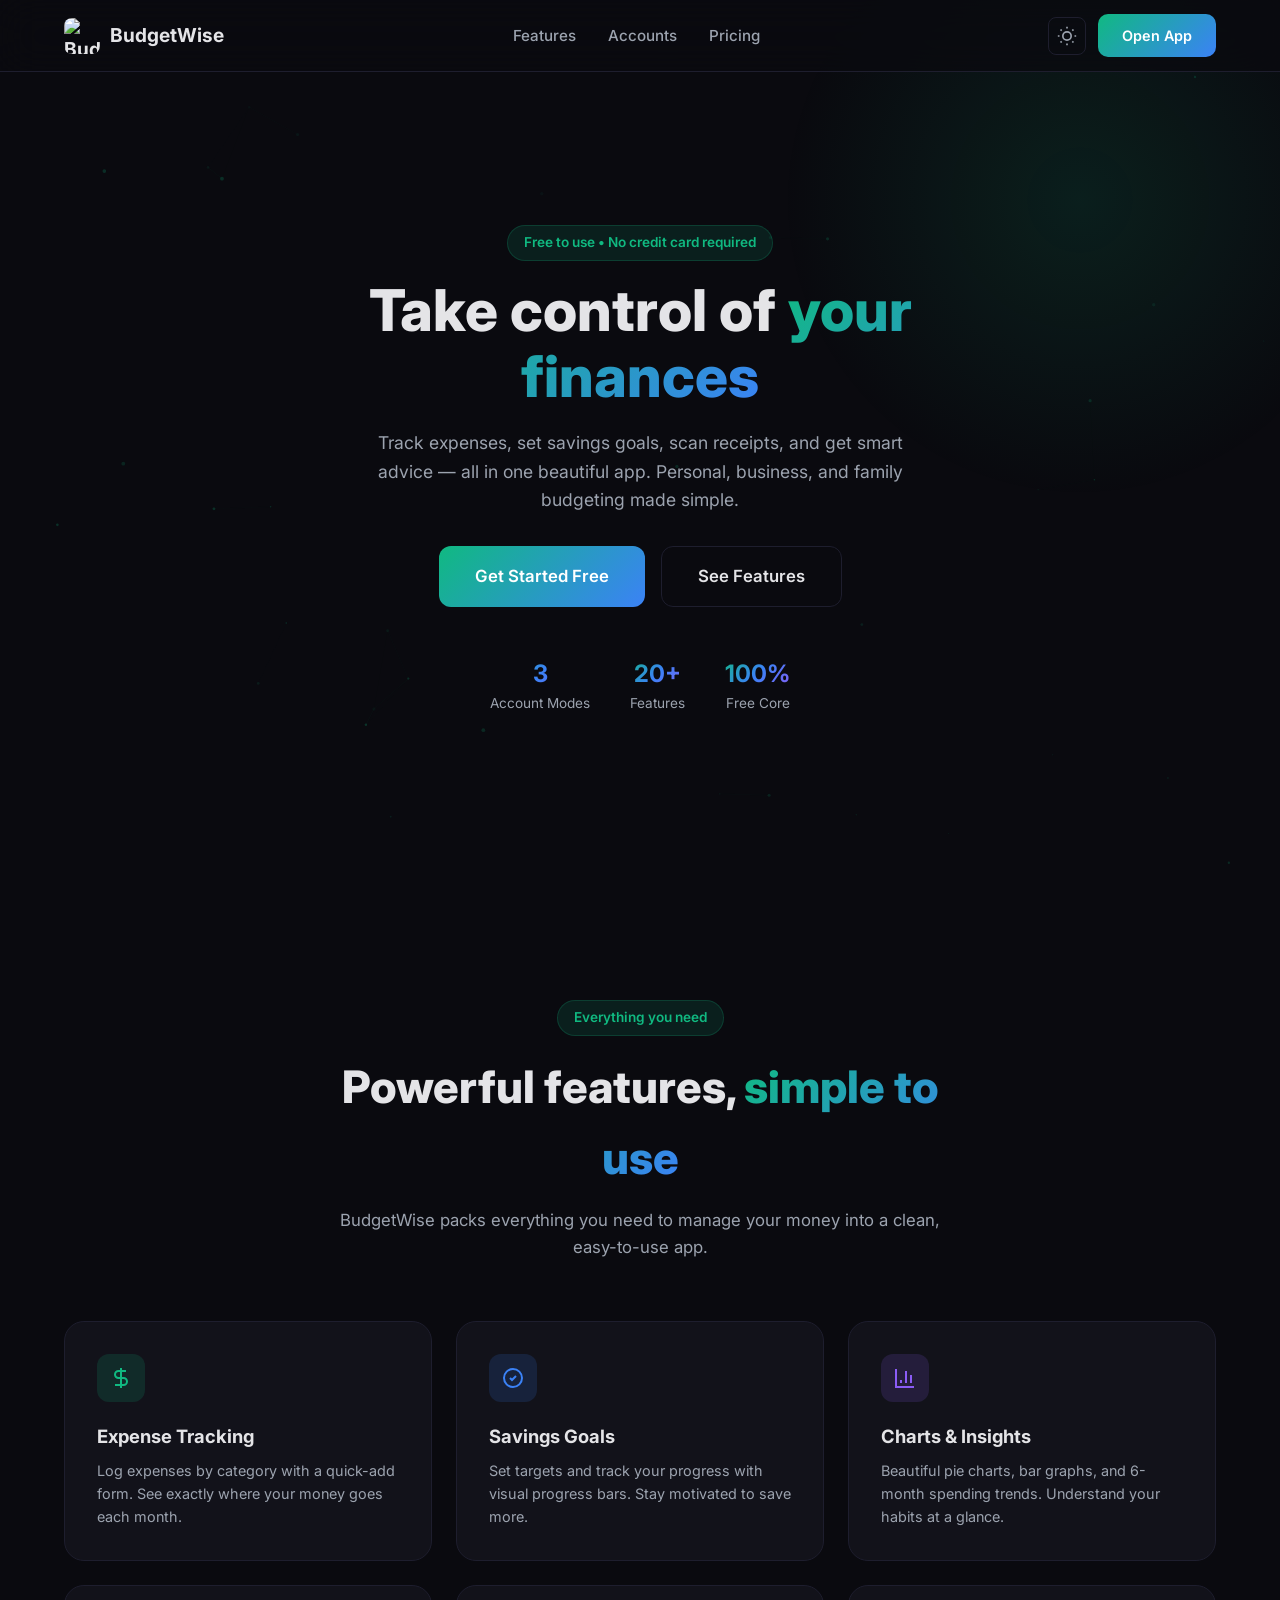
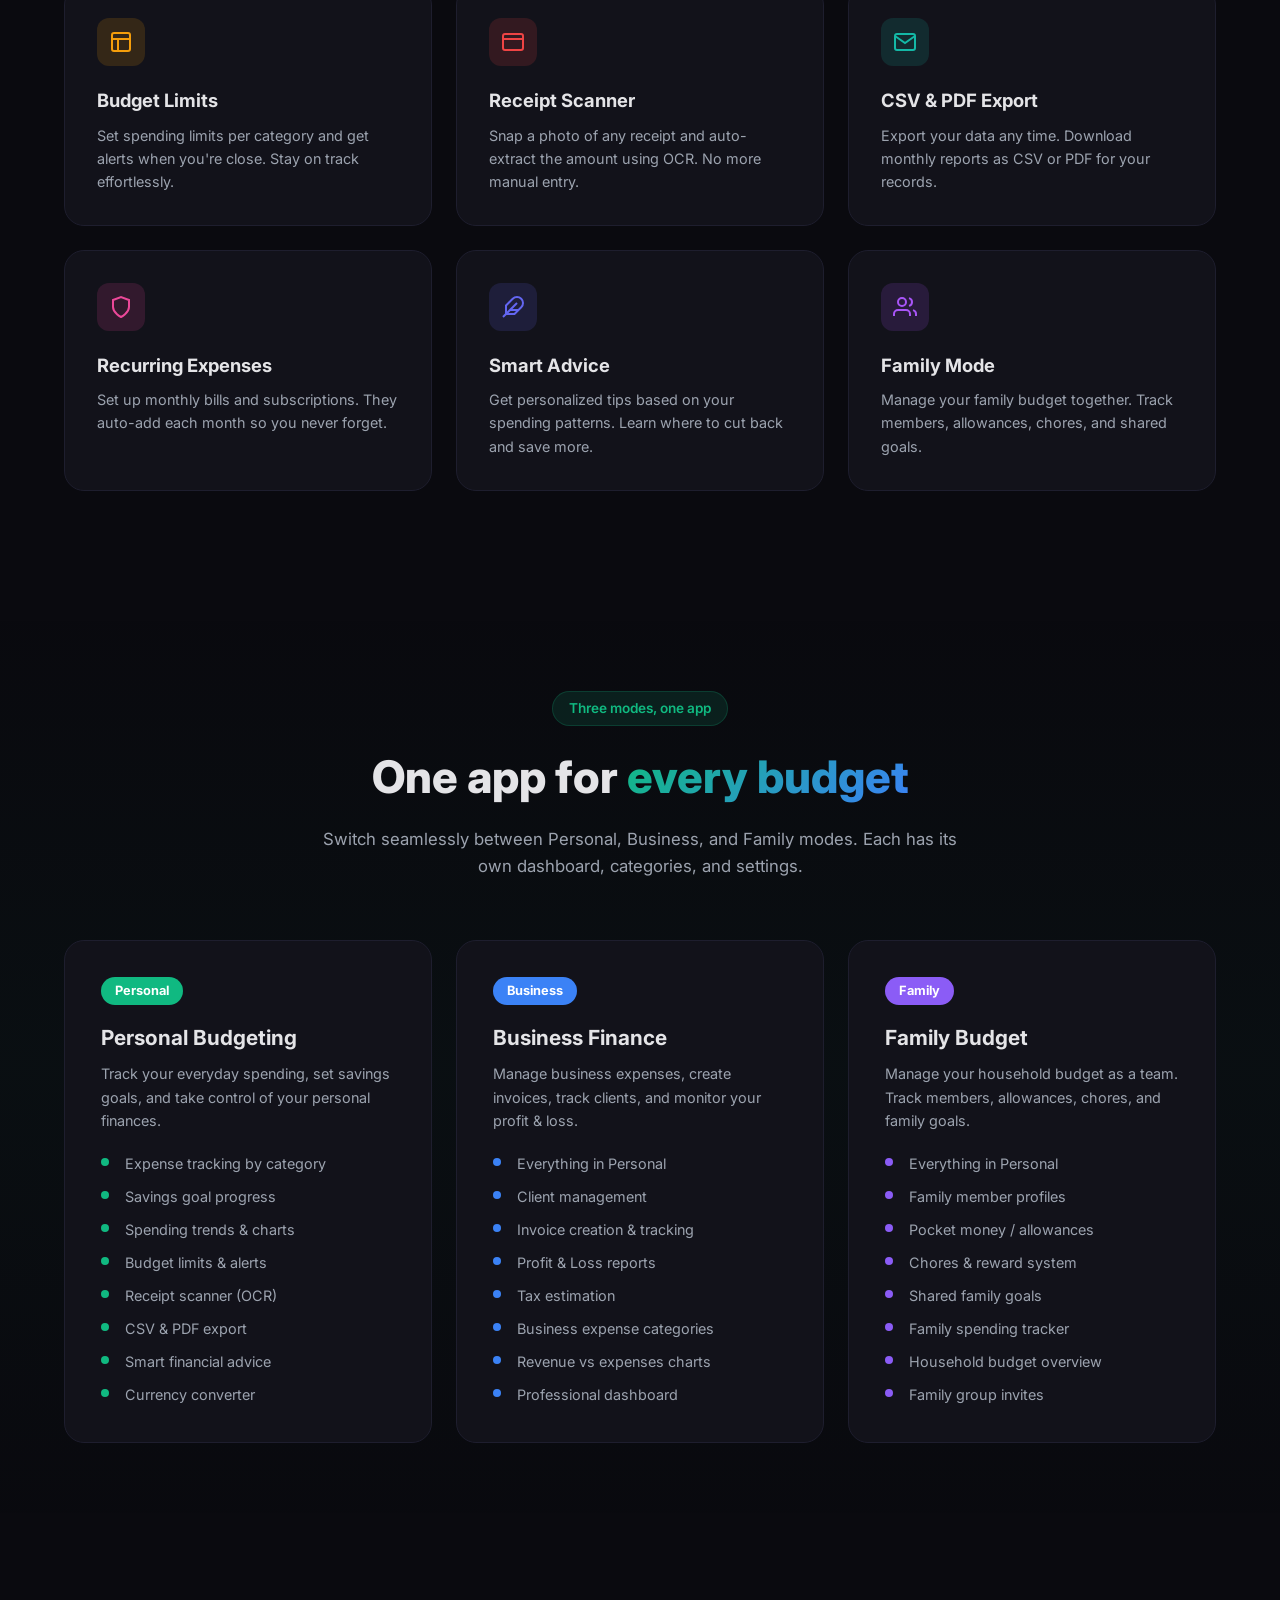
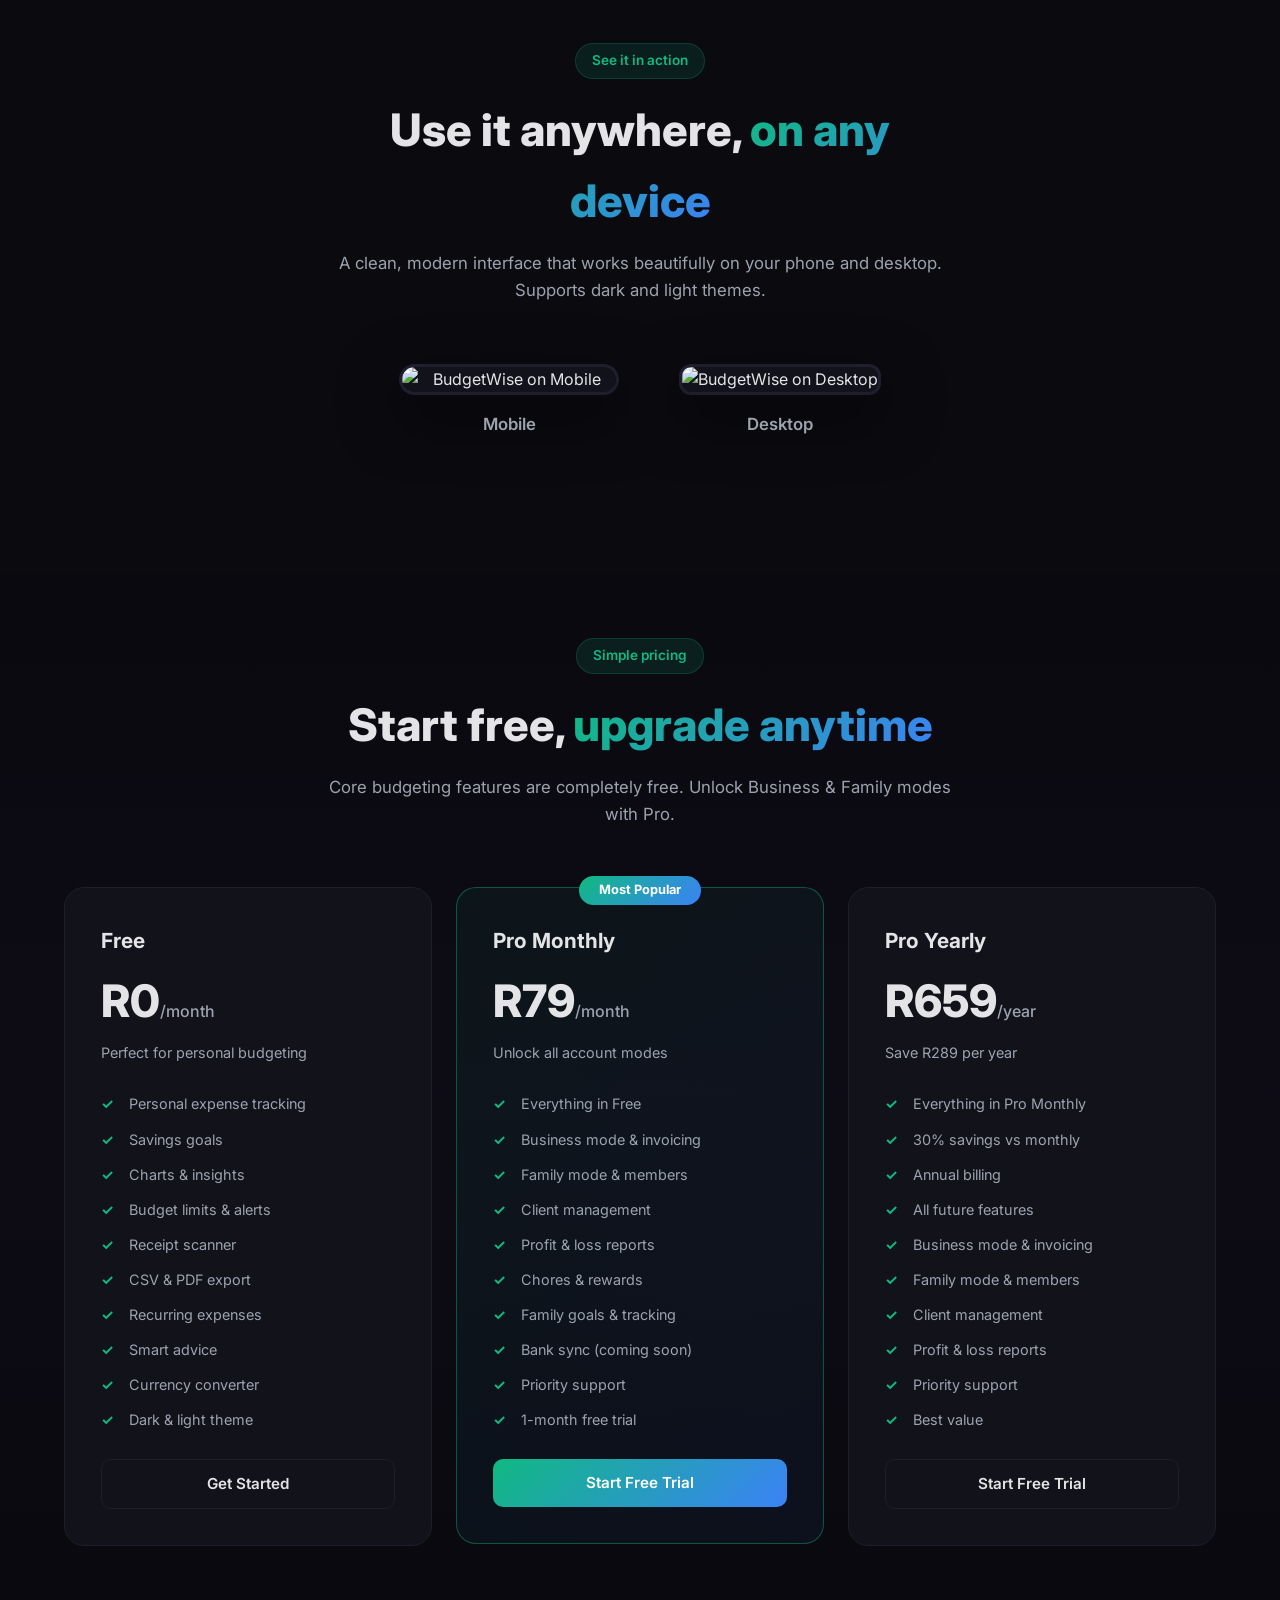
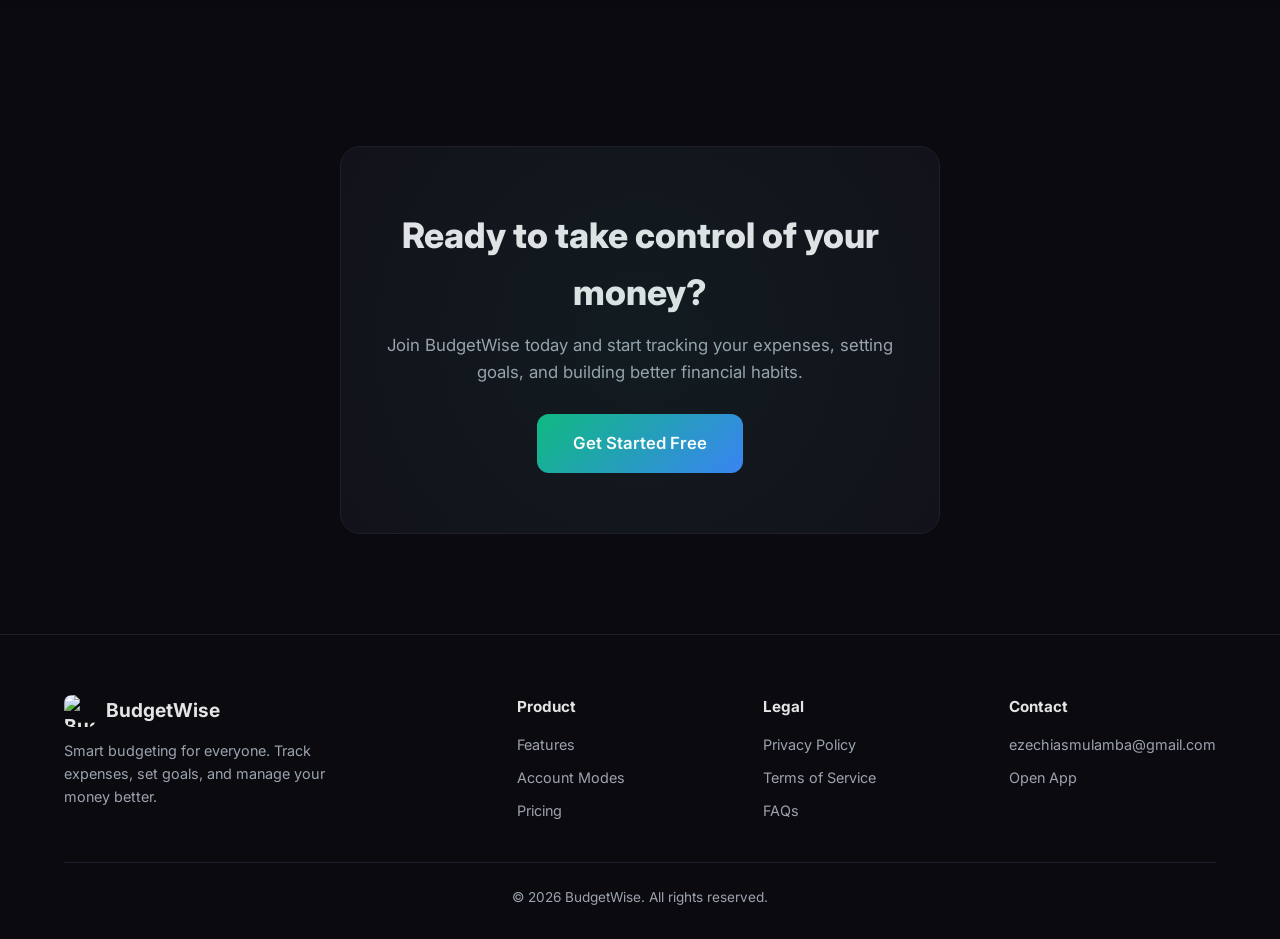
==== index.html @ 71fa3c22 "Add dark/light theme toggle, particle animation, FAQ page, responsive fixes - Removed screenshot fro" ====
<!DOCTYPE html>
<html lang="en">
<head>
  <meta charset="UTF-8">
  <meta name="viewport" content="width=device-width, initial-scale=1.0">
  <title>BudgetWise - Smart Budget Tracker | Personal, Business & Family</title>
  <meta name="description" content="Track expenses, set savings goals, and manage your money smarter. BudgetWise offers personal, business, and family budgeting — all in one app.">
  <link rel="preconnect" href="https://fonts.googleapis.com">
  <link rel="preconnect" href="https://fonts.gstatic.com" crossorigin>
  <link href="https://fonts.googleapis.com/css2?family=Inter:wght@400;500;600;700;800&display=swap" rel="stylesheet">
  <link rel="stylesheet" href="style.css">
  <link rel="icon" type="image/png" href="https://budget-wise-ruby.vercel.app/icons/icon-192.png">
</head>
<body>
  <canvas id="bgCanvas"></canvas>
  <!-- Navbar -->
  <nav class="navbar">
    <div class="container nav-container">
      <a href="#" class="logo">
        <img src="https://budget-wise-ruby.vercel.app/icons/icon-192.png" alt="BudgetWise" width="36" height="36">
        <span>BudgetWise</span>
      </a>
      <ul class="nav-links">
        <li><a href="#features">Features</a></li>
        <li><a href="#accounts">Accounts</a></li>
        <li><a href="#pricing">Pricing</a></li>
      </ul>
      <div class="nav-right">
        <button class="theme-toggle" aria-label="Toggle theme">
          <svg class="icon-sun" width="20" height="20" viewBox="0 0 24 24" fill="none" stroke="currentColor" stroke-width="2"><circle cx="12" cy="12" r="5"/><path d="M12 1v2M12 21v2M4.22 4.22l1.42 1.42M18.36 18.36l1.42 1.42M1 12h2M21 12h2M4.22 19.78l1.42-1.42M18.36 5.64l1.42-1.42"/></svg>
          <svg class="icon-moon" width="20" height="20" viewBox="0 0 24 24" fill="none" stroke="currentColor" stroke-width="2"><path d="M21 12.79A9 9 0 1 1 11.21 3 7 7 0 0 0 21 12.79z"/></svg>
        </button>
        <a href="https://budget-wise-ruby.vercel.app" class="btn btn-primary nav-cta" target="_blank">Open App</a>
      </div>
      <button class="mobile-menu-btn" aria-label="Menu">
        <span></span><span></span><span></span>
      </button>
    </div>
  </nav>

  <!-- Hero -->
  <section class="hero">
    <div class="hero-bg-glow"></div>
    <div class="container hero-container">
      <div class="hero-text animate-up">
        <span class="badge">Free to use &bull; No credit card required</span>
        <h1>Take control of <span class="gradient-text">your finances</span></h1>
        <p>Track expenses, set savings goals, scan receipts, and get smart advice — all in one beautiful app. Personal, business, and family budgeting made simple.</p>
        <div class="hero-actions">
          <a href="https://budget-wise-ruby.vercel.app" class="btn btn-primary btn-lg" target="_blank">Get Started Free</a>
          <a href="#features" class="btn btn-outline btn-lg">See Features</a>
        </div>
        <div class="hero-stats">
          <div class="stat">
            <strong>3</strong>
            <span>Account Modes</span>
          </div>
          <div class="stat">
            <strong>20+</strong>
            <span>Features</span>
          </div>
          <div class="stat">
            <strong>100%</strong>
            <span>Free Core</span>
          </div>
        </div>
      </div>
    </div>
  </section>

  <!-- Features -->
  <section id="features" class="features">
    <div class="container">
      <div class="section-header animate-up">
        <span class="badge">Everything you need</span>
        <h2>Powerful features, <span class="gradient-text">simple to use</span></h2>
        <p>BudgetWise packs everything you need to manage your money into a clean, easy-to-use app.</p>
      </div>
      <div class="features-grid">
        <div class="feature-card animate-up">
          <div class="feature-icon" style="background: rgba(16,185,129,0.15); color: #10b981;">
            <svg width="24" height="24" viewBox="0 0 24 24" fill="none" stroke="currentColor" stroke-width="2"><path d="M12 2v20M17 5H9.5a3.5 3.5 0 000 7h5a3.5 3.5 0 010 7H6"/></svg>
          </div>
          <h3>Expense Tracking</h3>
          <p>Log expenses by category with a quick-add form. See exactly where your money goes each month.</p>
        </div>
        <div class="feature-card animate-up delay-1">
          <div class="feature-icon" style="background: rgba(59,130,246,0.15); color: #3b82f6;">
            <svg width="24" height="24" viewBox="0 0 24 24" fill="none" stroke="currentColor" stroke-width="2"><path d="M21 12a9 9 0 11-18 0 9 9 0 0118 0z"/><path d="M9 12l2 2 4-4"/></svg>
          </div>
          <h3>Savings Goals</h3>
          <p>Set targets and track your progress with visual progress bars. Stay motivated to save more.</p>
        </div>
        <div class="feature-card animate-up delay-2">
          <div class="feature-icon" style="background: rgba(139,92,246,0.15); color: #8b5cf6;">
            <svg width="24" height="24" viewBox="0 0 24 24" fill="none" stroke="currentColor" stroke-width="2"><path d="M3 3v18h18"/><path d="M18 17V9"/><path d="M13 17V5"/><path d="M8 17v-3"/></svg>
          </div>
          <h3>Charts & Insights</h3>
          <p>Beautiful pie charts, bar graphs, and 6-month spending trends. Understand your habits at a glance.</p>
        </div>
        <div class="feature-card animate-up">
          <div class="feature-icon" style="background: rgba(245,158,11,0.15); color: #f59e0b;">
            <svg width="24" height="24" viewBox="0 0 24 24" fill="none" stroke="currentColor" stroke-width="2"><rect x="3" y="3" width="18" height="18" rx="2"/><path d="M3 9h18"/><path d="M9 21V9"/></svg>
          </div>
          <h3>Budget Limits</h3>
          <p>Set spending limits per category and get alerts when you're close. Stay on track effortlessly.</p>
        </div>
        <div class="feature-card animate-up delay-1">
          <div class="feature-icon" style="background: rgba(239,68,68,0.15); color: #ef4444;">
            <svg width="24" height="24" viewBox="0 0 24 24" fill="none" stroke="currentColor" stroke-width="2"><rect x="2" y="4" width="20" height="16" rx="2"/><path d="M7 15h0M2 9h20"/></svg>
          </div>
          <h3>Receipt Scanner</h3>
          <p>Snap a photo of any receipt and auto-extract the amount using OCR. No more manual entry.</p>
        </div>
        <div class="feature-card animate-up delay-2">
          <div class="feature-icon" style="background: rgba(20,184,166,0.15); color: #14b8a6;">
            <svg width="24" height="24" viewBox="0 0 24 24" fill="none" stroke="currentColor" stroke-width="2"><path d="M4 4h16c1.1 0 2 .9 2 2v12c0 1.1-.9 2-2 2H4c-1.1 0-2-.9-2-2V6c0-1.1.9-2 2-2z"/><polyline points="22,6 12,13 2,6"/></svg>
          </div>
          <h3>CSV & PDF Export</h3>
          <p>Export your data any time. Download monthly reports as CSV or PDF for your records.</p>
        </div>
        <div class="feature-card animate-up">
          <div class="feature-icon" style="background: rgba(236,72,153,0.15); color: #ec4899;">
            <svg width="24" height="24" viewBox="0 0 24 24" fill="none" stroke="currentColor" stroke-width="2"><path d="M12 22s8-4 8-10V5l-8-3-8 3v7c0 6 8 10 8 10z"/></svg>
          </div>
          <h3>Recurring Expenses</h3>
          <p>Set up monthly bills and subscriptions. They auto-add each month so you never forget.</p>
        </div>
        <div class="feature-card animate-up delay-1">
          <div class="feature-icon" style="background: rgba(99,102,241,0.15); color: #6366f1;">
            <svg width="24" height="24" viewBox="0 0 24 24" fill="none" stroke="currentColor" stroke-width="2"><path d="M20.24 12.24a6 6 0 00-8.49-8.49L5 10.5V19h8.5z"/><line x1="16" y1="8" x2="2" y2="22"/><line x1="17.5" y1="15" x2="9" y2="15"/></svg>
          </div>
          <h3>Smart Advice</h3>
          <p>Get personalized tips based on your spending patterns. Learn where to cut back and save more.</p>
        </div>
        <div class="feature-card animate-up delay-2">
          <div class="feature-icon" style="background: rgba(168,85,247,0.15); color: #a855f7;">
            <svg width="24" height="24" viewBox="0 0 24 24" fill="none" stroke="currentColor" stroke-width="2"><path d="M17 21v-2a4 4 0 00-4-4H5a4 4 0 00-4 4v2"/><circle cx="9" cy="7" r="4"/><path d="M23 21v-2a4 4 0 00-3-3.87"/><path d="M16 3.13a4 4 0 010 7.75"/></svg>
          </div>
          <h3>Family Mode</h3>
          <p>Manage your family budget together. Track members, allowances, chores, and shared goals.</p>
        </div>
      </div>
    </div>
  </section>

  <!-- Account Modes -->
  <section id="accounts" class="accounts">
    <div class="container">
      <div class="section-header animate-up">
        <span class="badge">Three modes, one app</span>
        <h2>One app for <span class="gradient-text">every budget</span></h2>
        <p>Switch seamlessly between Personal, Business, and Family modes. Each has its own dashboard, categories, and settings.</p>
      </div>
      <div class="accounts-grid">
        <div class="account-card personal animate-up">
          <div class="account-badge personal-bg">Personal</div>
          <h3>Personal Budgeting</h3>
          <p>Track your everyday spending, set savings goals, and take control of your personal finances.</p>
          <ul>
            <li>Expense tracking by category</li>
            <li>Savings goal progress</li>
            <li>Spending trends & charts</li>
            <li>Budget limits & alerts</li>
            <li>Receipt scanner (OCR)</li>
            <li>CSV & PDF export</li>
            <li>Smart financial advice</li>
            <li>Currency converter</li>
          </ul>
        </div>
        <div class="account-card business animate-up delay-1">
          <div class="account-badge business-bg">Business</div>
          <h3>Business Finance</h3>
          <p>Manage business expenses, create invoices, track clients, and monitor your profit & loss.</p>
          <ul>
            <li>Everything in Personal</li>
            <li>Client management</li>
            <li>Invoice creation & tracking</li>
            <li>Profit & Loss reports</li>
            <li>Tax estimation</li>
            <li>Business expense categories</li>
            <li>Revenue vs expenses charts</li>
            <li>Professional dashboard</li>
          </ul>
        </div>
        <div class="account-card family animate-up delay-2">
          <div class="account-badge family-bg">Family</div>
          <h3>Family Budget</h3>
          <p>Manage your household budget as a team. Track members, allowances, chores, and family goals.</p>
          <ul>
            <li>Everything in Personal</li>
            <li>Family member profiles</li>
            <li>Pocket money / allowances</li>
            <li>Chores & reward system</li>
            <li>Shared family goals</li>
            <li>Family spending tracker</li>
            <li>Household budget overview</li>
            <li>Family group invites</li>
          </ul>
        </div>
      </div>
    </div>
  </section>

  <!-- Screenshots -->
  <section id="screenshots" class="screenshots">
    <div class="container">
      <div class="section-header animate-up">
        <span class="badge">See it in action</span>
        <h2>Use it anywhere, <span class="gradient-text">on any device</span></h2>
        <p>A clean, modern interface that works beautifully on your phone and desktop. Supports dark and light themes.</p>
      </div>
      <div class="screenshots-duo animate-up">
        <div class="screenshot-phone">
          <div class="phone-mockup">
            <img src="assets/mobile-personal.png" alt="BudgetWise on Mobile" loading="lazy">
          </div>
          <p>Mobile</p>
        </div>
        <div class="screenshot-desktop">
          <div class="desktop-mockup">
            <img src="assets/desktop-personal.png" alt="BudgetWise on Desktop" loading="lazy">
          </div>
          <p>Desktop</p>
        </div>
      </div>
    </div>
  </section>

  <!-- Pricing -->
  <section id="pricing" class="pricing">
    <div class="container">
      <div class="section-header animate-up">
        <span class="badge">Simple pricing</span>
        <h2>Start free, <span class="gradient-text">upgrade anytime</span></h2>
        <p>Core budgeting features are completely free. Unlock Business & Family modes with Pro.</p>
      </div>
      <div class="pricing-grid">
        <div class="pricing-card animate-up">
          <div class="pricing-header">
            <h3>Free</h3>
            <div class="price">R0<span>/month</span></div>
            <p>Perfect for personal budgeting</p>
          </div>
          <ul>
            <li class="included">Personal expense tracking</li>
            <li class="included">Savings goals</li>
            <li class="included">Charts & insights</li>
            <li class="included">Budget limits & alerts</li>
            <li class="included">Receipt scanner</li>
            <li class="included">CSV & PDF export</li>
            <li class="included">Recurring expenses</li>
            <li class="included">Smart advice</li>
            <li class="included">Currency converter</li>
            <li class="included">Dark & light theme</li>
          </ul>
          <a href="https://budget-wise-ruby.vercel.app" class="btn btn-outline btn-block" target="_blank">Get Started</a>
        </div>
        <div class="pricing-card featured animate-up delay-1">
          <div class="popular-tag">Most Popular</div>
          <div class="pricing-header">
            <h3>Pro Monthly</h3>
            <div class="price">R79<span>/month</span></div>
            <p>Unlock all account modes</p>
          </div>
          <ul>
            <li class="included">Everything in Free</li>
            <li class="included">Business mode & invoicing</li>
            <li class="included">Family mode & members</li>
            <li class="included">Client management</li>
            <li class="included">Profit & loss reports</li>
            <li class="included">Chores & rewards</li>
            <li class="included">Family goals & tracking</li>
            <li class="included">Bank sync (coming soon)</li>
            <li class="included">Priority support</li>
            <li class="included">1-month free trial</li>
          </ul>
          <a href="https://budget-wise-ruby.vercel.app" class="btn btn-primary btn-block" target="_blank">Start Free Trial</a>
        </div>
        <div class="pricing-card animate-up delay-2">
          <div class="pricing-header">
            <h3>Pro Yearly</h3>
            <div class="price">R659<span>/year</span></div>
            <p>Save R289 per year</p>
          </div>
          <ul>
            <li class="included">Everything in Pro Monthly</li>
            <li class="included">30% savings vs monthly</li>
            <li class="included">Annual billing</li>
            <li class="included">All future features</li>
            <li class="included">Business mode & invoicing</li>
            <li class="included">Family mode & members</li>
            <li class="included">Client management</li>
            <li class="included">Profit & loss reports</li>
            <li class="included">Priority support</li>
            <li class="included">Best value</li>
          </ul>
          <a href="https://budget-wise-ruby.vercel.app" class="btn btn-outline btn-block" target="_blank">Start Free Trial</a>
        </div>
      </div>
    </div>
  </section>

  <!-- CTA -->
  <section class="cta">
    <div class="container">
      <div class="cta-content animate-up">
        <h2>Ready to take control of your money?</h2>
        <p>Join BudgetWise today and start tracking your expenses, setting goals, and building better financial habits.</p>
        <a href="https://budget-wise-ruby.vercel.app" class="btn btn-primary btn-lg" target="_blank">Get Started Free</a>
      </div>
    </div>
  </section>

  <!-- Footer -->
  <footer class="footer">
    <div class="container">
      <div class="footer-grid">
        <div class="footer-brand">
          <a href="#" class="logo">
            <img src="https://budget-wise-ruby.vercel.app/icons/icon-192.png" alt="BudgetWise" width="32" height="32">
            <span>BudgetWise</span>
          </a>
          <p>Smart budgeting for everyone. Track expenses, set goals, and manage your money better.</p>
        </div>
        <div class="footer-links">
          <h4>Product</h4>
          <a href="#features">Features</a>
          <a href="#accounts">Account Modes</a>
          <a href="#pricing">Pricing</a>
        </div>
        <div class="footer-links">
          <h4>Legal</h4>
          <a href="privacy.html">Privacy Policy</a>
          <a href="terms.html">Terms of Service</a>
          <a href="faq.html">FAQs</a>
        </div>
        <div class="footer-links">
          <h4>Contact</h4>
          <a href="mailto:ezechiasmulamba@gmail.com">ezechiasmulamba@gmail.com</a>
          <a href="https://budget-wise-ruby.vercel.app" target="_blank">Open App</a>
        </div>
      </div>
      <div class="footer-bottom">
        <p>&copy; 2026 BudgetWise. All rights reserved.</p>
      </div>
    </div>
  </footer>

  <script src="script.js"></script>
</body>
</html>
---- style.css ----
/* ===== Reset & Variables ===== */
*,*::before,*::after{margin:0;padding:0;box-sizing:border-box}
:root{
  --bg:#0a0a0f;
  --bg-card:#12121a;
  --bg-card-hover:#1a1a2e;
  --text:#e4e4e7;
  --text-muted:#9ca3af;
  --border:#1e1e2e;
  --green:#10b981;
  --blue:#3b82f6;
  --purple:#8b5cf6;
  --gradient:linear-gradient(135deg,#10b981,#3b82f6,#8b5cf6);
  --radius:12px;
  --radius-lg:20px;
  --shadow:0 4px 30px rgba(0,0,0,0.3);
  --navbar-bg:rgba(10,10,15,0.8);
}
/* Light theme */
[data-theme="light"]{
  --bg:#f5f7fa;
  --bg-card:#ffffff;
  --bg-card-hover:#f0f0f5;
  --text:#1a1a2e;
  --text-muted:#4b5563;
  --border:#e2e4e9;
  --shadow:0 4px 30px rgba(0,0,0,0.08);
  --navbar-bg:rgba(245,247,250,0.85);
}
[data-theme="light"] .gradient-text{background:linear-gradient(135deg,#059669,#2563eb,#7c3aed);-webkit-background-clip:text;-webkit-text-fill-color:transparent;background-clip:text;background-size:200% 200%;animation:gradient-shift 4s ease infinite}
[data-theme="light"] .btn-primary{background:linear-gradient(135deg,#059669,#2563eb,#7c3aed);background-size:200% 200%;animation:gradient-shift 4s ease infinite}
[data-theme="light"] .btn-primary:hover{box-shadow:0 8px 30px rgba(5,150,105,0.3)}
[data-theme="light"] .badge{background:rgba(5,150,105,0.1);color:#059669;border-color:rgba(5,150,105,0.2)}
[data-theme="light"] .hero-bg-glow{background:radial-gradient(circle,rgba(5,150,105,0.08),transparent 70%)}
[data-theme="light"] .feature-card{box-shadow:0 2px 12px rgba(0,0,0,0.04)}
[data-theme="light"] .pricing-card{box-shadow:0 2px 12px rgba(0,0,0,0.04)}
[data-theme="light"] .account-card{box-shadow:0 2px 12px rgba(0,0,0,0.04)}
[data-theme="light"] .phone-mockup,[data-theme="light"] .desktop-mockup{border-color:#d1d5db;box-shadow:0 20px 60px rgba(0,0,0,0.12)}

/* Canvas particles */
#bgCanvas{position:fixed;inset:0;z-index:0;pointer-events:none}

html{scroll-behavior:smooth;scroll-padding-top:80px}
body{font-family:'Inter',system-ui,-apple-system,sans-serif;background:var(--bg);color:var(--text);line-height:1.6;overflow-x:hidden;transition:background 0.3s,color 0.3s}
section,nav,footer,.navbar{position:relative;z-index:1}
img{max-width:100%;display:block}
a{text-decoration:none;color:inherit}
ul{list-style:none}
.container{max-width:1200px;margin:0 auto;padding:0 24px}

/* ===== Animations ===== */
.animate-up{opacity:0;transform:translateY(40px);transition:opacity 0.7s ease,transform 0.7s ease}
.animate-up.visible{opacity:1;transform:translateY(0)}
.delay-1{transition-delay:0.15s}
.delay-2{transition-delay:0.3s}

@keyframes float{0%,100%{transform:translateY(0)}50%{transform:translateY(-12px)}}
@keyframes pulse-glow{0%,100%{opacity:0.4}50%{opacity:0.7}}
@keyframes gradient-shift{0%{background-position:0% 50%}50%{background-position:100% 50%}100%{background-position:0% 50%}}

/* ===== Common ===== */
.gradient-text{background:var(--gradient);-webkit-background-clip:text;-webkit-text-fill-color:transparent;background-clip:text;background-size:200% 200%;animation:gradient-shift 4s ease infinite}
.badge{display:inline-block;padding:6px 16px;border-radius:50px;font-size:0.85rem;font-weight:600;background:rgba(16,185,129,0.12);color:var(--green);border:1px solid rgba(16,185,129,0.2);margin-bottom:16px}
.section-header{text-align:center;max-width:640px;margin:0 auto 60px}
.section-header h2{font-size:clamp(1.8rem,4vw,2.8rem);font-weight:800;margin-bottom:12px}
.section-header p{color:var(--text-muted);font-size:1.05rem}

.btn{display:inline-flex;align-items:center;justify-content:center;gap:8px;padding:12px 28px;border-radius:10px;font-weight:600;font-size:0.95rem;cursor:pointer;transition:all 0.3s ease;border:none}
.btn-primary{background:var(--gradient);color:#fff;background-size:200% 200%;animation:gradient-shift 4s ease infinite}
.btn-primary:hover{transform:translateY(-2px);box-shadow:0 8px 30px rgba(16,185,129,0.3)}
.btn-outline{border:1.5px solid var(--border);color:var(--text);background:transparent}
.btn-outline:hover{border-color:var(--green);color:var(--green);transform:translateY(-2px)}
.btn-lg{padding:16px 36px;font-size:1.05rem;border-radius:12px}
.btn-block{width:100%;text-align:center}

/* ===== Navbar ===== */
.navbar{position:fixed;top:0;left:0;right:0;z-index:100;background:var(--navbar-bg);backdrop-filter:blur(20px);border-bottom:1px solid var(--border);padding:14px 0;transition:all 0.3s}
.nav-container{display:flex;align-items:center;justify-content:space-between}
.logo{display:flex;align-items:center;gap:10px;font-size:1.2rem;font-weight:700}
.logo img{border-radius:8px}
.nav-links{display:flex;gap:32px}
.nav-links a{color:var(--text-muted);font-weight:500;font-size:0.95rem;transition:color 0.3s}
.nav-links a:hover{color:var(--text)}
.nav-cta{padding:10px 24px;font-size:0.9rem}
.nav-right{display:flex;align-items:center;gap:12px}
.theme-toggle{background:none;border:1.5px solid var(--border);border-radius:8px;width:38px;height:38px;display:flex;align-items:center;justify-content:center;cursor:pointer;color:var(--text-muted);transition:all 0.3s}
.theme-toggle:hover{border-color:var(--green);color:var(--green)}
.icon-moon{display:none}
[data-theme="light"] .icon-sun{display:none}
[data-theme="light"] .icon-moon{display:block}
.mobile-menu-btn{display:none;background:none;border:none;cursor:pointer;flex-direction:column;gap:5px;padding:4px}
.mobile-menu-btn span{display:block;width:24px;height:2px;background:var(--text);border-radius:2px;transition:all 0.3s}

/* ===== Hero ===== */
.hero{min-height:100vh;display:flex;align-items:center;padding:120px 0 80px;position:relative;overflow:hidden}
.hero-bg-glow{position:absolute;width:600px;height:600px;border-radius:50%;background:radial-gradient(circle,rgba(16,185,129,0.12),transparent 70%);top:-100px;right:-100px;animation:pulse-glow 5s ease infinite;pointer-events:none}
.hero-container{text-align:center;max-width:720px;margin:0 auto}
.hero-text h1{font-size:clamp(2.2rem,5vw,3.6rem);font-weight:800;line-height:1.15;margin-bottom:20px}
.hero-text p{color:var(--text-muted);font-size:1.1rem;margin-bottom:32px;max-width:560px;margin-left:auto;margin-right:auto}
.hero-actions{display:flex;gap:16px;margin-bottom:48px;flex-wrap:wrap;justify-content:center}
.hero-stats{display:flex;gap:40px;justify-content:center}
.hero-stats .stat{display:flex;flex-direction:column}
.hero-stats strong{font-size:1.5rem;background:var(--gradient);-webkit-background-clip:text;-webkit-text-fill-color:transparent;background-clip:text}
.hero-stats span{font-size:0.85rem;color:var(--text-muted)}

/* Phone mockup */
.phone-mockup{width:280px;border-radius:32px;overflow:hidden;border:3px solid var(--border);box-shadow:0 20px 60px rgba(0,0,0,0.5);animation:float 6s ease-in-out infinite;background:var(--bg-card)}
.phone-mockup img{width:100%;display:block}

/* ===== Features ===== */
.features{padding:100px 0;position:relative}
.features-grid{display:grid;grid-template-columns:repeat(3,1fr);gap:24px}
.feature-card{background:var(--bg-card);border:1px solid var(--border);border-radius:var(--radius-lg);padding:32px;transition:all 0.4s ease}
.feature-card:hover{transform:translateY(-6px);border-color:rgba(16,185,129,0.3);box-shadow:0 12px 40px rgba(0,0,0,0.3)}
.feature-icon{width:48px;height:48px;border-radius:12px;display:flex;align-items:center;justify-content:center;margin-bottom:20px}
.feature-card h3{font-size:1.15rem;font-weight:700;margin-bottom:8px}
.feature-card p{color:var(--text-muted);font-size:0.9rem;line-height:1.6}

/* ===== Account Modes ===== */
.accounts{padding:100px 0;background:linear-gradient(180deg,transparent,rgba(16,185,129,0.03),transparent)}
.accounts-grid{display:grid;grid-template-columns:repeat(3,1fr);gap:24px}
.account-card{background:var(--bg-card);border:1px solid var(--border);border-radius:var(--radius-lg);padding:36px;transition:all 0.4s ease}
.account-card:hover{transform:translateY(-6px);box-shadow:var(--shadow)}
.account-badge{display:inline-block;padding:4px 14px;border-radius:50px;font-size:0.8rem;font-weight:700;color:#fff;margin-bottom:16px}
.personal-bg{background:var(--green)}
.business-bg{background:var(--blue)}
.family-bg{background:var(--purple)}
.account-card.personal:hover{border-color:rgba(16,185,129,0.4)}
.account-card.business:hover{border-color:rgba(59,130,246,0.4)}
.account-card.family:hover{border-color:rgba(139,92,246,0.4)}
.account-card h3{font-size:1.3rem;font-weight:700;margin-bottom:8px}
.account-card>p{color:var(--text-muted);font-size:0.9rem;margin-bottom:20px}
.account-card ul{display:flex;flex-direction:column;gap:10px}
.account-card li{color:var(--text-muted);font-size:0.9rem;padding-left:24px;position:relative}
.account-card li::before{content:'';position:absolute;left:0;top:6px;width:8px;height:8px;border-radius:50%}
.account-card.personal li::before{background:var(--green)}
.account-card.business li::before{background:var(--blue)}
.account-card.family li::before{background:var(--purple)}

/* ===== Screenshots ===== */
.screenshots{padding:100px 0}
.screenshots-duo{display:flex;align-items:center;justify-content:center;gap:60px}
.screenshot-phone,.screenshot-desktop{text-align:center}
.screenshot-phone p,.screenshot-desktop p{margin-top:16px;font-weight:600;color:var(--text-muted);font-size:1.05rem}
.screenshot-phone .phone-mockup{width:220px}
.desktop-mockup{border-radius:12px;overflow:hidden;border:3px solid var(--border);box-shadow:0 20px 60px rgba(0,0,0,0.5);background:var(--bg-card);max-width:680px;animation:float 6s ease-in-out infinite;animation-delay:1s}
.desktop-mockup img{width:100%;display:block}

/* ===== Pricing ===== */
.pricing{padding:100px 0;background:linear-gradient(180deg,transparent,rgba(139,92,246,0.03),transparent)}
.pricing-grid{display:grid;grid-template-columns:repeat(3,1fr);gap:24px;align-items:start}
.pricing-card{background:var(--bg-card);border:1px solid var(--border);border-radius:var(--radius-lg);padding:36px;transition:all 0.4s ease;position:relative}
.pricing-card:hover{transform:translateY(-6px);box-shadow:var(--shadow)}
.pricing-card.featured{border-color:rgba(16,185,129,0.4);background:linear-gradient(135deg,rgba(16,185,129,0.06),rgba(59,130,246,0.06))}
.popular-tag{position:absolute;top:-12px;left:50%;transform:translateX(-50%);background:var(--gradient);color:#fff;padding:4px 20px;border-radius:50px;font-size:0.8rem;font-weight:700;background-size:200% 200%;animation:gradient-shift 4s ease infinite}
.pricing-header{margin-bottom:28px}
.pricing-header h3{font-size:1.3rem;font-weight:700;margin-bottom:8px}
.price{font-size:2.8rem;font-weight:800;margin-bottom:4px}
.price span{font-size:1rem;font-weight:500;color:var(--text-muted)}
.pricing-header p{color:var(--text-muted);font-size:0.9rem}
.pricing-card ul{display:flex;flex-direction:column;gap:12px;margin-bottom:28px}
.pricing-card li.included{padding-left:28px;position:relative;color:var(--text-muted);font-size:0.9rem}
.pricing-card li.included::before{content:'✓';position:absolute;left:0;color:var(--green);font-weight:700}

/* ===== CTA ===== */
.cta{padding:100px 0}
.cta-content{text-align:center;max-width:600px;margin:0 auto;padding:60px 40px;background:var(--bg-card);border:1px solid var(--border);border-radius:var(--radius-lg);position:relative;overflow:hidden}
.cta-content::before{content:'';position:absolute;top:-50%;left:-50%;width:200%;height:200%;background:radial-gradient(circle at center,rgba(16,185,129,0.06),transparent 50%);pointer-events:none}
.cta-content h2{font-size:clamp(1.6rem,3vw,2.2rem);font-weight:800;margin-bottom:12px}
.cta-content p{color:var(--text-muted);margin-bottom:28px;font-size:1.05rem}

/* ===== Footer ===== */
.footer{padding:60px 0 30px;border-top:1px solid var(--border)}
.footer-grid{display:grid;grid-template-columns:2fr 1fr 1fr 1fr;gap:40px;margin-bottom:40px}
.footer-brand p{color:var(--text-muted);margin-top:12px;font-size:0.9rem;max-width:280px}
.footer-links{display:flex;flex-direction:column;gap:10px}
.footer-links h4{font-weight:700;margin-bottom:4px;font-size:0.95rem}
.footer-links a{color:var(--text-muted);font-size:0.9rem;transition:color 0.3s}
.footer-links a:hover{color:var(--green)}
.footer-bottom{text-align:center;padding-top:24px;border-top:1px solid var(--border);color:var(--text-muted);font-size:0.85rem}

/* ===== Mobile ===== */
@media(max-width:968px){
  .nav-links{display:none}
  .nav-cta{display:none}
  .mobile-menu-btn{display:flex}
  .nav-links.active{display:flex;flex-direction:column;position:absolute;top:100%;left:0;right:0;background:var(--bg);padding:24px;gap:20px;border-bottom:1px solid var(--border)}
  .nav-links.active+.nav-cta,.nav-links.active~.nav-cta{display:inline-flex;position:absolute;top:calc(100% + 140px);right:24px}

  .hero-text p{max-width:100%}

  .features-grid{grid-template-columns:1fr 1fr}
  .accounts-grid{grid-template-columns:1fr}
  .pricing-grid{grid-template-columns:1fr}
  .footer-grid{grid-template-columns:1fr 1fr}
}
@media(max-width:640px){
  .features-grid{grid-template-columns:1fr}
  .hero-stats{gap:24px}
  .footer-grid{grid-template-columns:1fr}
  .screenshots-duo{flex-direction:column;gap:40px}
  .desktop-mockup{max-width:100%}
  .phone-mockup{width:240px}
}
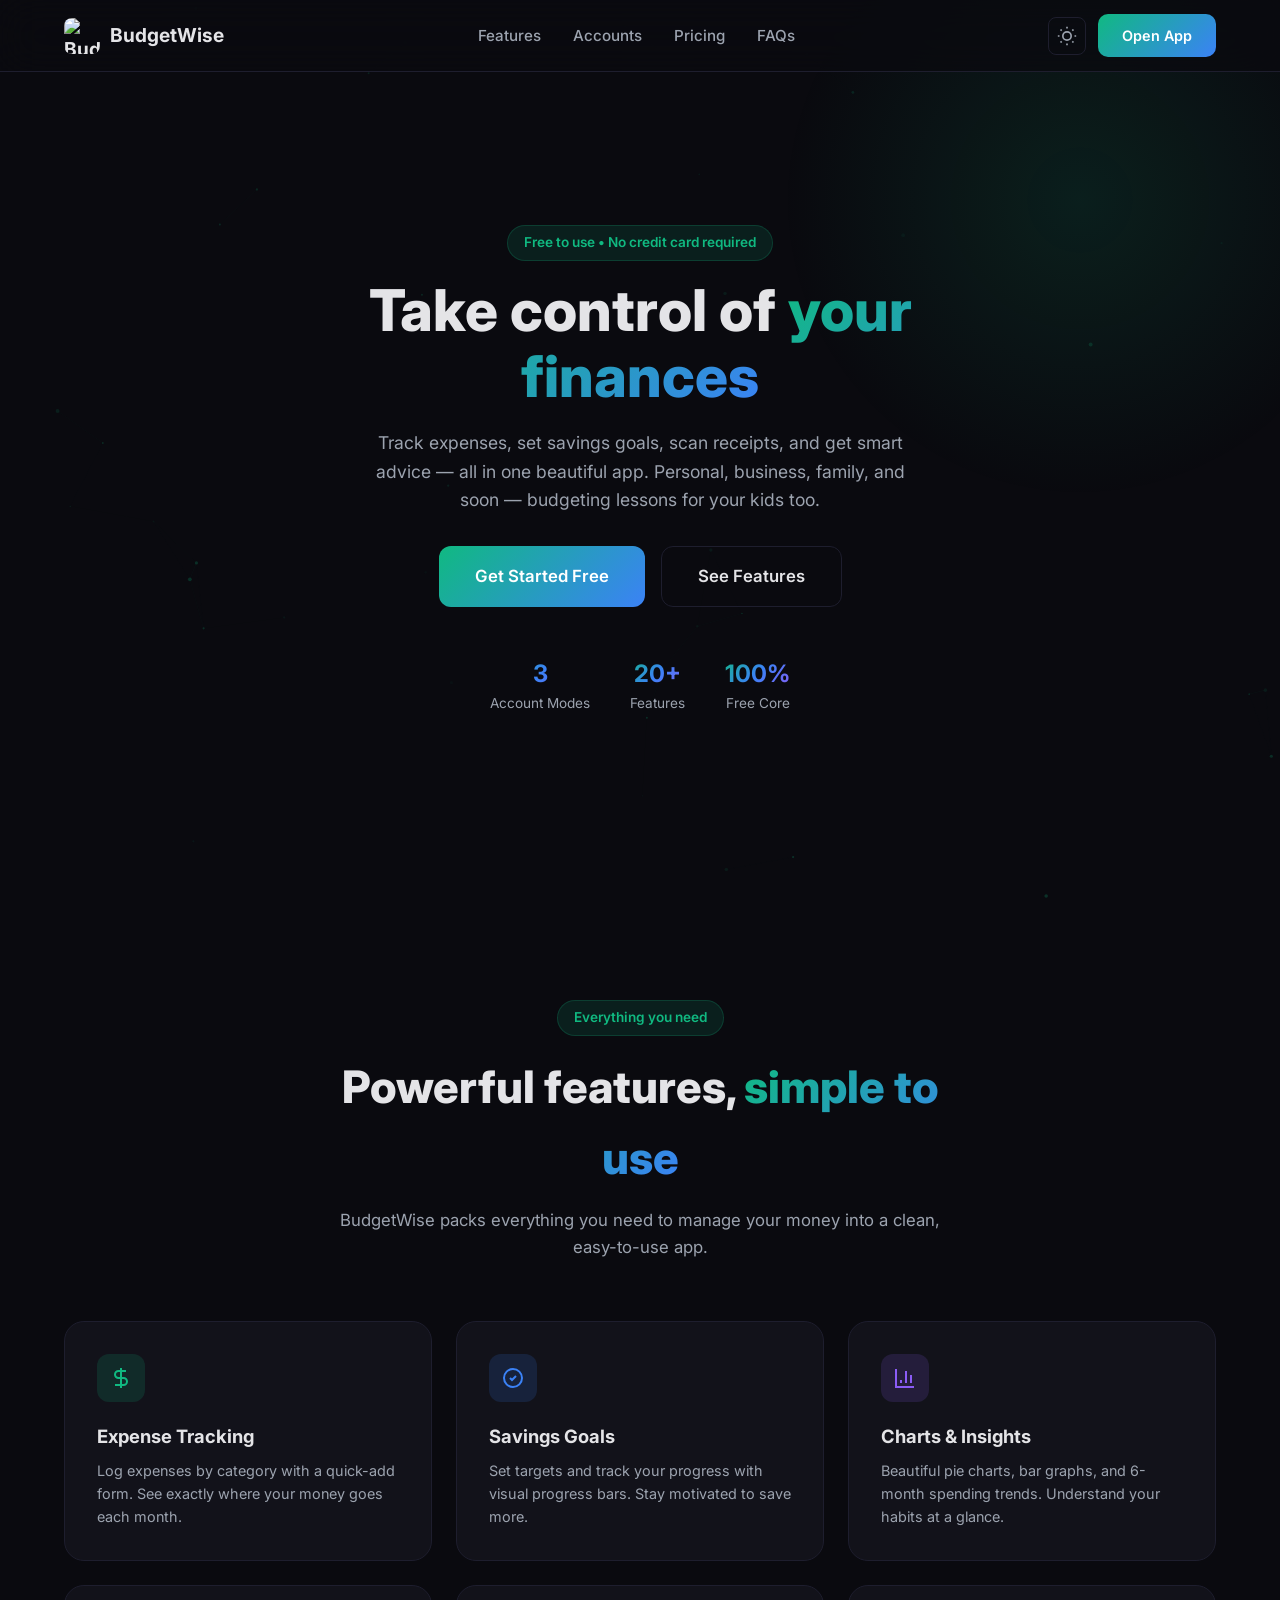
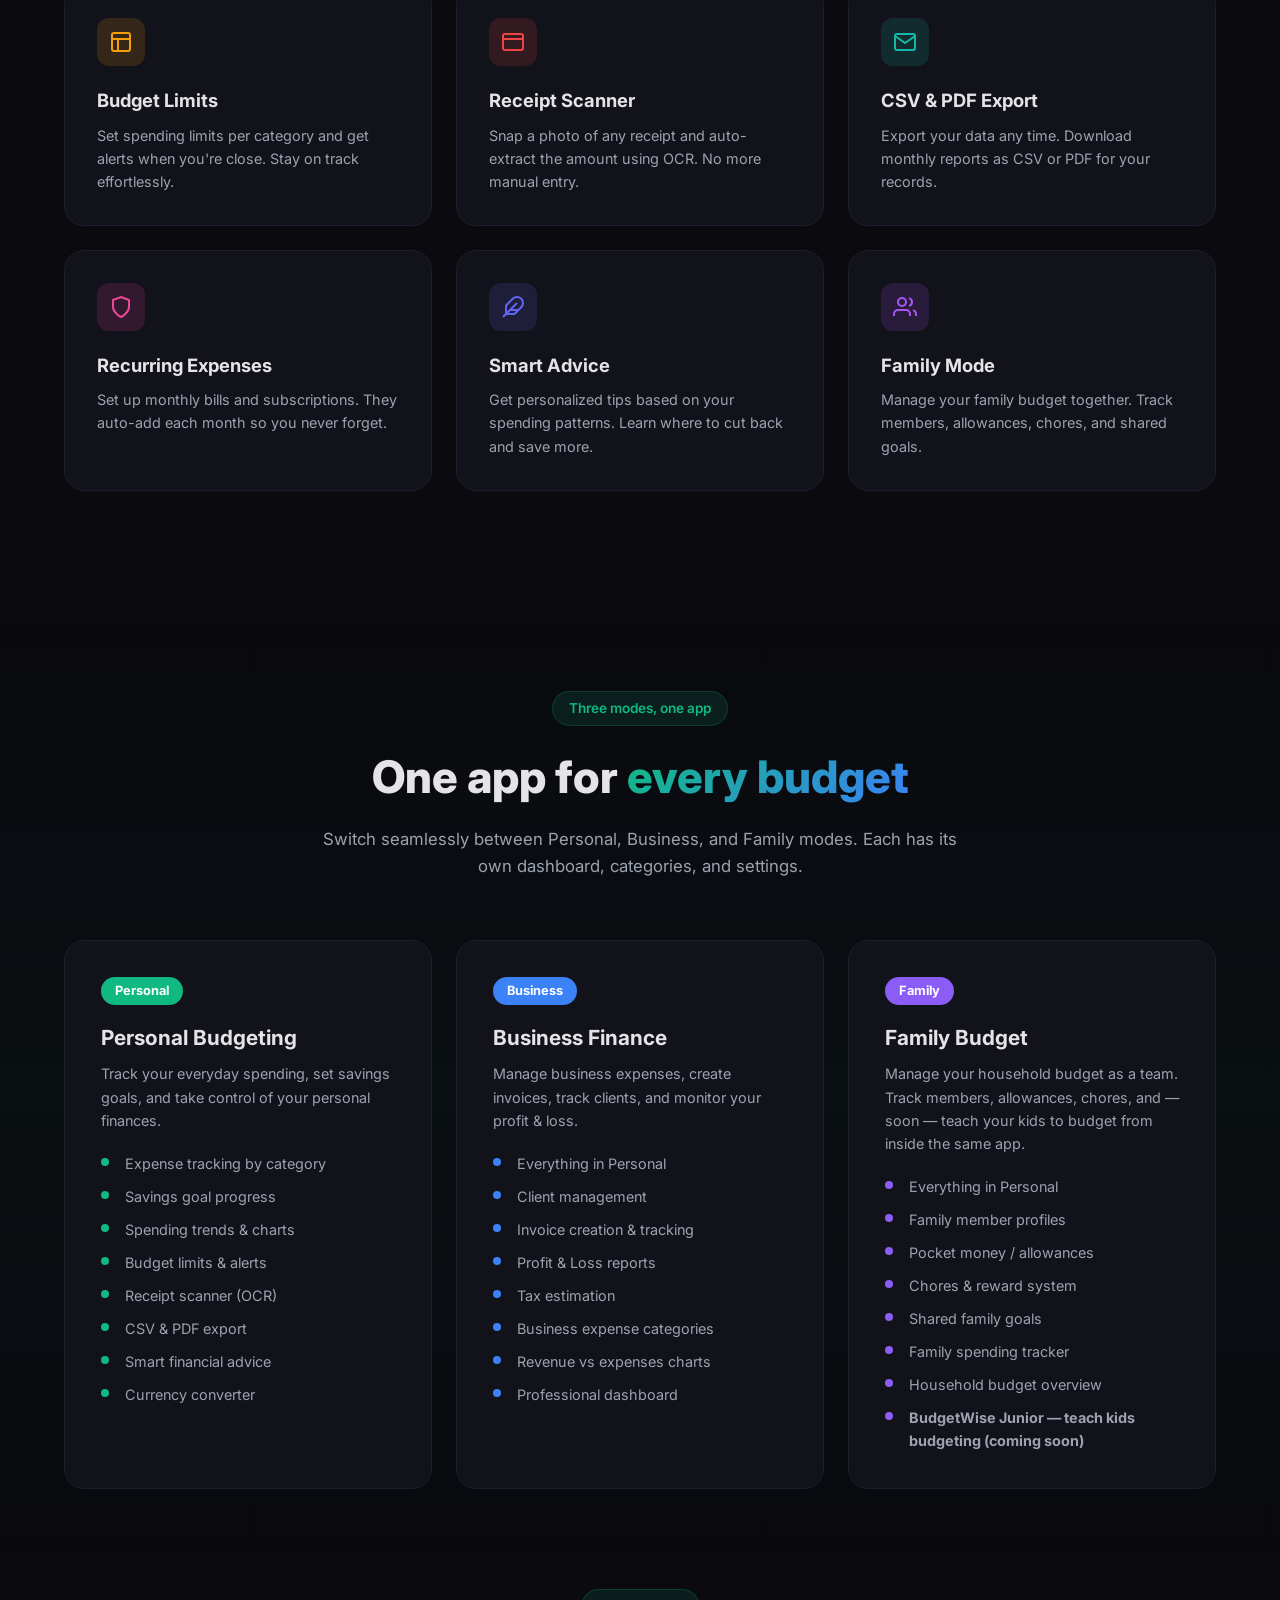
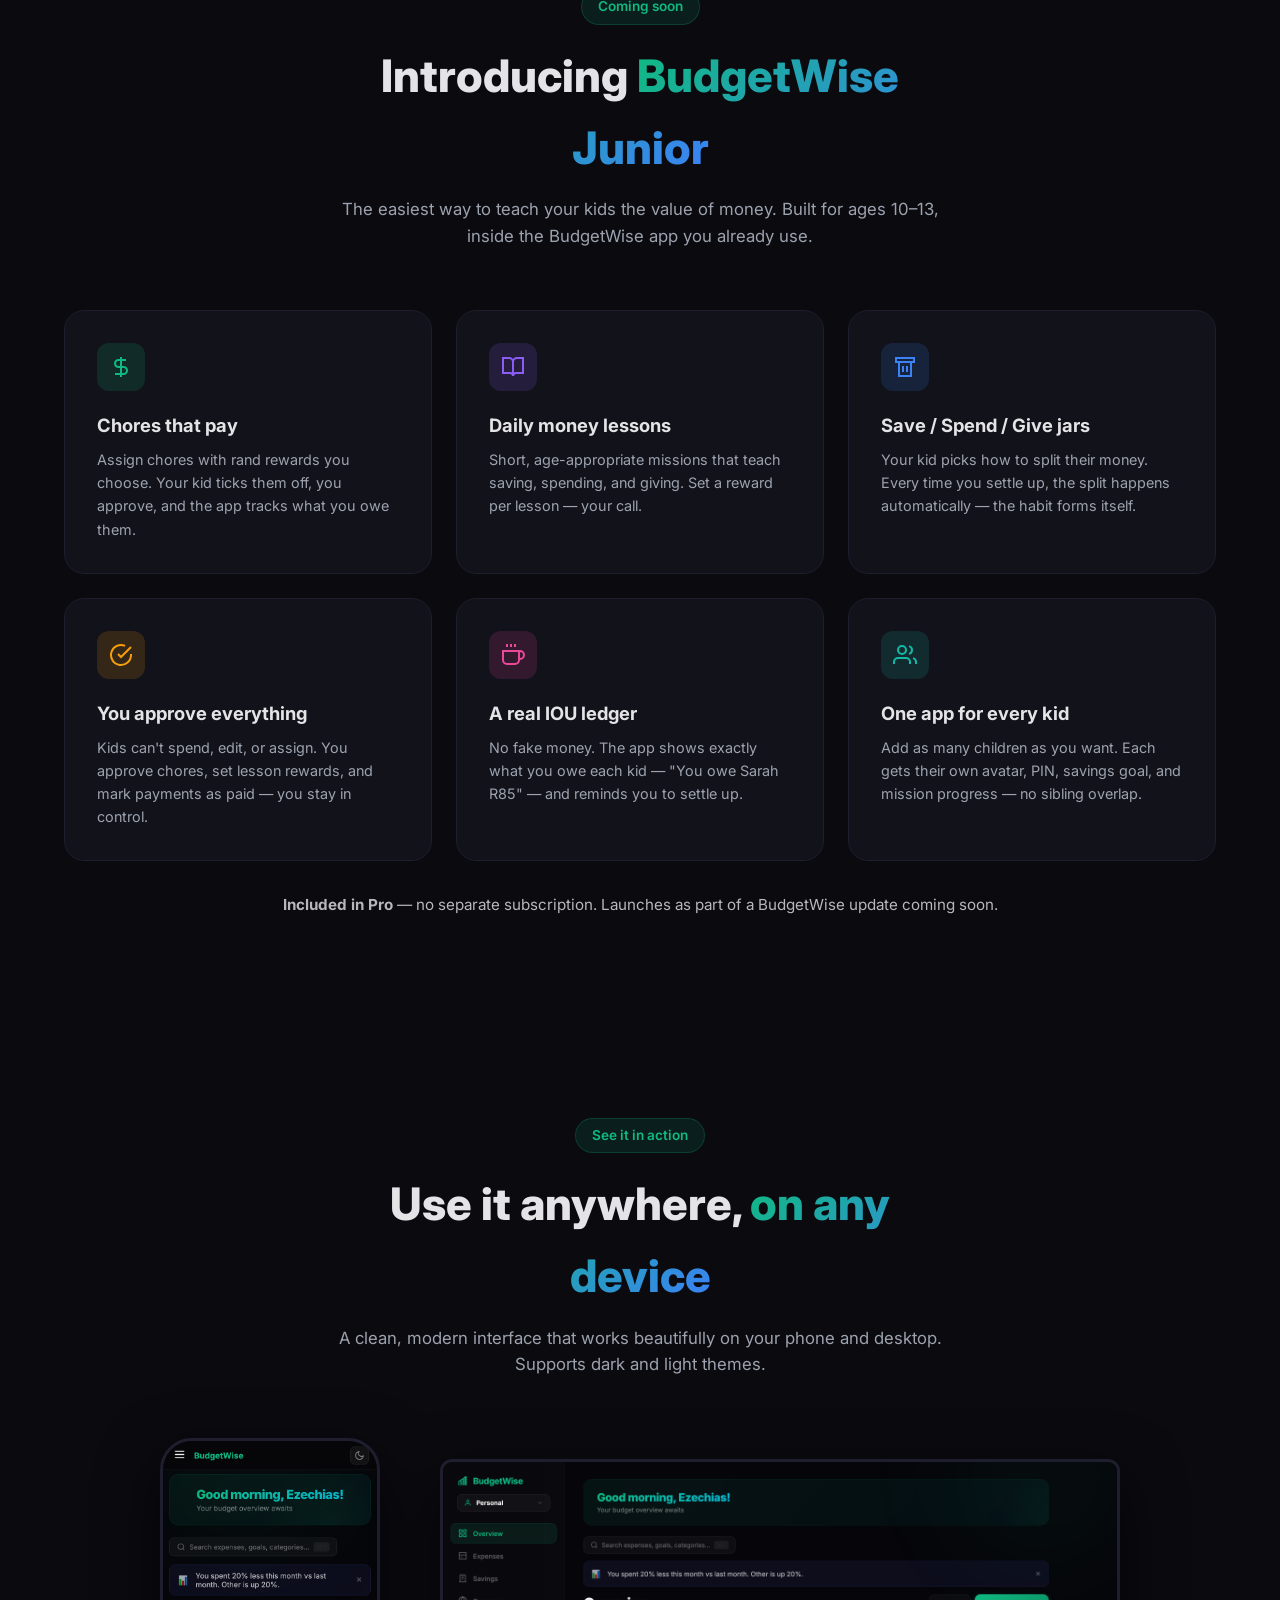
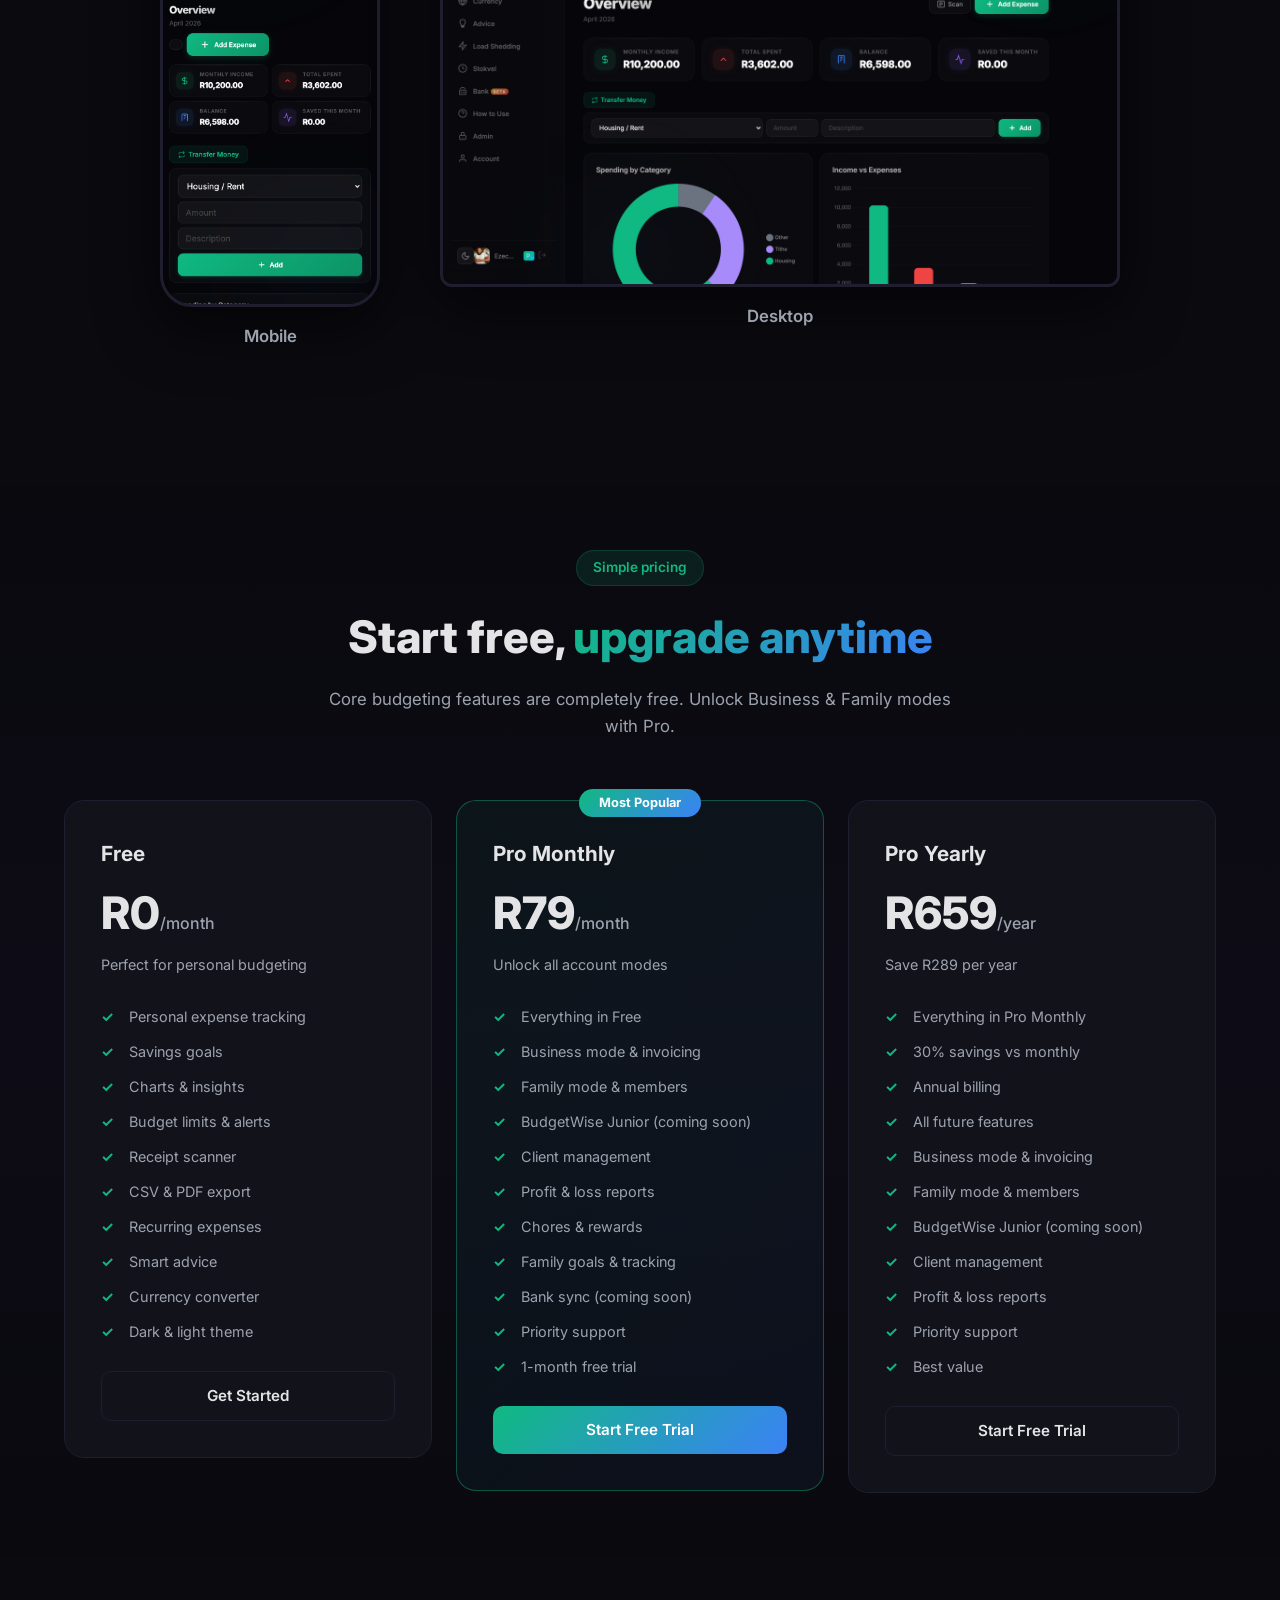
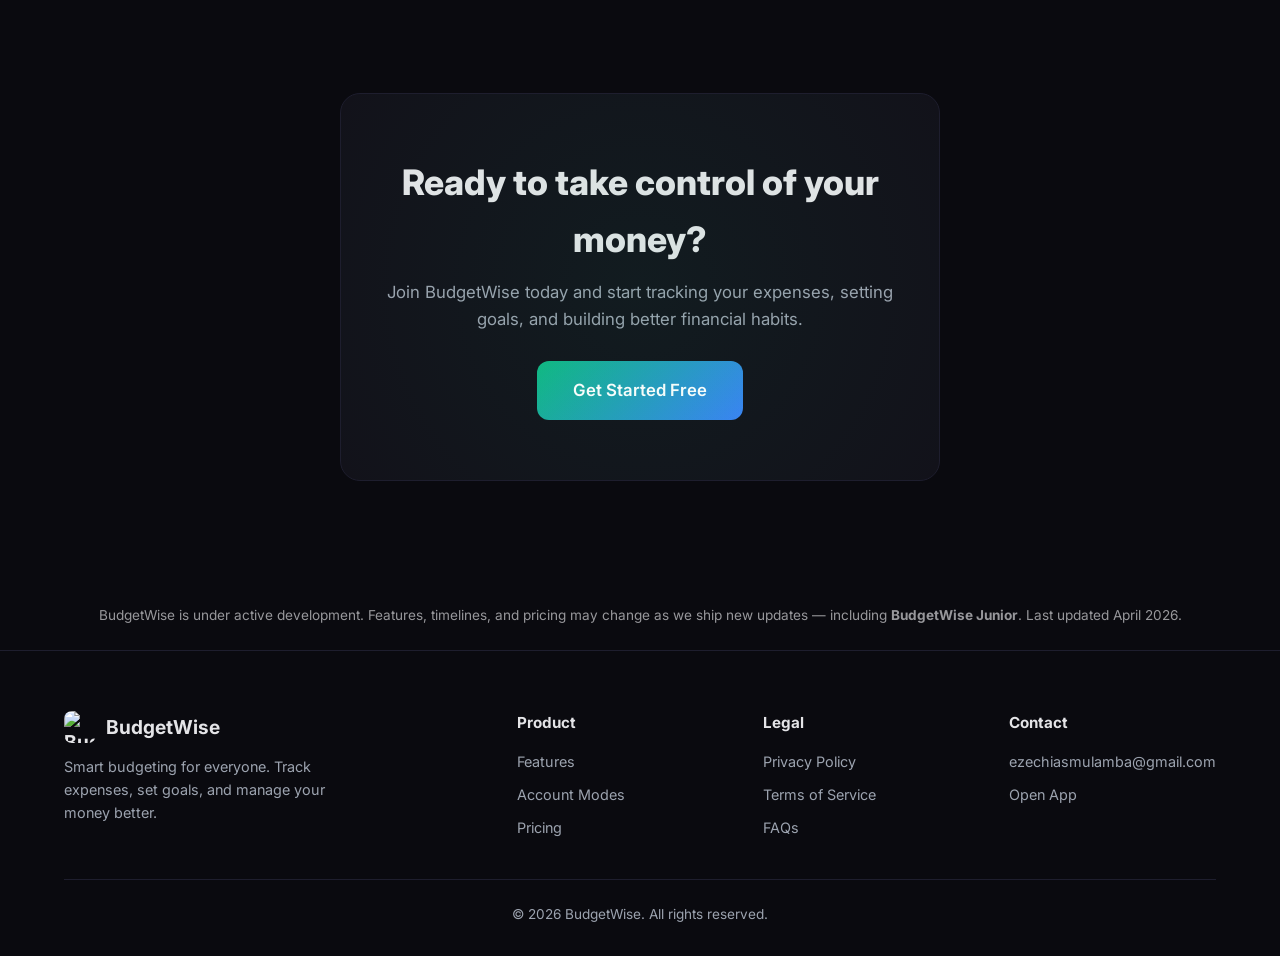
==== commit 4b519828: "Add BudgetWise Junior section + Pro pricing mentions - New "Coming soon: BudgetWise Junior" section " ====
--- a/index.html
+++ b/index.html
@@ -24,6 +24,7 @@
         <li><a href="#features">Features</a></li>
         <li><a href="#accounts">Accounts</a></li>
         <li><a href="#pricing">Pricing</a></li>
+        <li><a href="faq.html">FAQs</a></li>
       </ul>
       <div class="nav-right">
         <button class="theme-toggle" aria-label="Toggle theme">
@@ -45,7 +46,7 @@
       <div class="hero-text animate-up">
         <span class="badge">Free to use &bull; No credit card required</span>
         <h1>Take control of <span class="gradient-text">your finances</span></h1>
-        <p>Track expenses, set savings goals, scan receipts, and get smart advice — all in one beautiful app. Personal, business, and family budgeting made simple.</p>
+        <p>Track expenses, set savings goals, scan receipts, and get smart advice — all in one beautiful app. Personal, business, family, and soon — budgeting lessons for your kids too.</p>
         <div class="hero-actions">
           <a href="https://budget-wise-ruby.vercel.app" class="btn btn-primary btn-lg" target="_blank">Get Started Free</a>
           <a href="#features" class="btn btn-outline btn-lg">See Features</a>
@@ -186,7 +187,7 @@
         <div class="account-card family animate-up delay-2">
           <div class="account-badge family-bg">Family</div>
           <h3>Family Budget</h3>
-          <p>Manage your household budget as a team. Track members, allowances, chores, and family goals.</p>
+          <p>Manage your household budget as a team. Track members, allowances, chores, and — soon — teach your kids to budget from inside the same app.</p>
           <ul>
             <li>Everything in Personal</li>
             <li>Family member profiles</li>
@@ -195,10 +196,68 @@
             <li>Shared family goals</li>
             <li>Family spending tracker</li>
             <li>Household budget overview</li>
-            <li>Family group invites</li>
-          </ul>
-        </div>
-      </div>
+            <li><strong>BudgetWise Junior — teach kids budgeting (coming soon)</strong></li>
+          </ul>
+        </div>
+      </div>
+    </div>
+  </section>
+
+  <!-- Coming Soon: BudgetWise Junior -->
+  <section id="junior" class="features" style="padding-top:0;">
+    <div class="container">
+      <div class="section-header animate-up">
+        <span class="badge">Coming soon</span>
+        <h2>Introducing <span class="gradient-text">BudgetWise Junior</span></h2>
+        <p>The easiest way to teach your kids the value of money. Built for ages 10–13, inside the BudgetWise app you already use.</p>
+      </div>
+      <div class="features-grid">
+        <div class="feature-card animate-up">
+          <div class="feature-icon" style="background: rgba(16,185,129,0.15); color: #10b981;">
+            <svg width="24" height="24" viewBox="0 0 24 24" fill="none" stroke="currentColor" stroke-width="2"><path d="M12 2v20M17 5H9.5a3.5 3.5 0 000 7h5a3.5 3.5 0 010 7H6"/></svg>
+          </div>
+          <h3>Chores that pay</h3>
+          <p>Assign chores with rand rewards you choose. Your kid ticks them off, you approve, and the app tracks what you owe them.</p>
+        </div>
+        <div class="feature-card animate-up delay-1">
+          <div class="feature-icon" style="background: rgba(139,92,246,0.15); color: #8b5cf6;">
+            <svg width="24" height="24" viewBox="0 0 24 24" fill="none" stroke="currentColor" stroke-width="2"><path d="M2 3h6a4 4 0 014 4v14a3 3 0 00-3-3H2zM22 3h-6a4 4 0 00-4 4v14a3 3 0 013-3h7z"/></svg>
+          </div>
+          <h3>Daily money lessons</h3>
+          <p>Short, age-appropriate missions that teach saving, spending, and giving. Set a reward per lesson — your call.</p>
+        </div>
+        <div class="feature-card animate-up delay-2">
+          <div class="feature-icon" style="background: rgba(59,130,246,0.15); color: #3b82f6;">
+            <svg width="24" height="24" viewBox="0 0 24 24" fill="none" stroke="currentColor" stroke-width="2"><path d="M3 3h18v4H3zM6 7v14h12V7M10 11v6M14 11v6"/></svg>
+          </div>
+          <h3>Save / Spend / Give jars</h3>
+          <p>Your kid picks how to split their money. Every time you settle up, the split happens automatically — the habit forms itself.</p>
+        </div>
+        <div class="feature-card animate-up">
+          <div class="feature-icon" style="background: rgba(245,158,11,0.15); color: #f59e0b;">
+            <svg width="24" height="24" viewBox="0 0 24 24" fill="none" stroke="currentColor" stroke-width="2"><path d="M22 11.08V12a10 10 0 11-5.93-9.14"/><polyline points="22 4 12 14.01 9 11.01"/></svg>
+          </div>
+          <h3>You approve everything</h3>
+          <p>Kids can't spend, edit, or assign. You approve chores, set lesson rewards, and mark payments as paid — you stay in control.</p>
+        </div>
+        <div class="feature-card animate-up delay-1">
+          <div class="feature-icon" style="background: rgba(236,72,153,0.15); color: #ec4899;">
+            <svg width="24" height="24" viewBox="0 0 24 24" fill="none" stroke="currentColor" stroke-width="2"><path d="M18 8h1a4 4 0 010 8h-1M2 8h16v9a4 4 0 01-4 4H6a4 4 0 01-4-4zM6 1v3M10 1v3M14 1v3"/></svg>
+          </div>
+          <h3>A real IOU ledger</h3>
+          <p>No fake money. The app shows exactly what you owe each kid — "You owe Sarah R85" — and reminds you to settle up.</p>
+        </div>
+        <div class="feature-card animate-up delay-2">
+          <div class="feature-icon" style="background: rgba(20,184,166,0.15); color: #14b8a6;">
+            <svg width="24" height="24" viewBox="0 0 24 24" fill="none" stroke="currentColor" stroke-width="2"><path d="M17 21v-2a4 4 0 00-4-4H5a4 4 0 00-4 4v2"/><circle cx="9" cy="7" r="4"/><path d="M23 21v-2a4 4 0 00-3-3.87M16 3.13a4 4 0 010 7.75"/></svg>
+          </div>
+          <h3>One app for every kid</h3>
+          <p>Add as many children as you want. Each gets their own avatar, PIN, savings goal, and mission progress — no sibling overlap.</p>
+        </div>
+      </div>
+      <p style="text-align:center;margin-top:32px;opacity:0.8;font-size:0.95rem;">
+        <strong>Included in Pro</strong> — no separate subscription. Launches as part of a BudgetWise update coming soon.
+      </p>
     </div>
   </section>
 
@@ -267,6 +326,7 @@
             <li class="included">Everything in Free</li>
             <li class="included">Business mode & invoicing</li>
             <li class="included">Family mode & members</li>
+            <li class="included">BudgetWise Junior (coming soon)</li>
             <li class="included">Client management</li>
             <li class="included">Profit & loss reports</li>
             <li class="included">Chores & rewards</li>
@@ -290,6 +350,7 @@
             <li class="included">All future features</li>
             <li class="included">Business mode & invoicing</li>
             <li class="included">Family mode & members</li>
+            <li class="included">BudgetWise Junior (coming soon)</li>
             <li class="included">Client management</li>
             <li class="included">Profit & loss reports</li>
             <li class="included">Priority support</li>
@@ -309,6 +370,13 @@
         <p>Join BudgetWise today and start tracking your expenses, setting goals, and building better financial habits.</p>
         <a href="https://budget-wise-ruby.vercel.app" class="btn btn-primary btn-lg" target="_blank">Get Started Free</a>
       </div>
+    </div>
+  </section>
+
+  <!-- Roadmap disclaimer -->
+  <section style="padding:24px 0;text-align:center;opacity:0.65;font-size:0.85rem;">
+    <div class="container">
+      <p>BudgetWise is under active development. Features, timelines, and pricing may change as we ship new updates — including <strong>BudgetWise Junior</strong>. Last updated April 2026.</p>
     </div>
   </section>
 
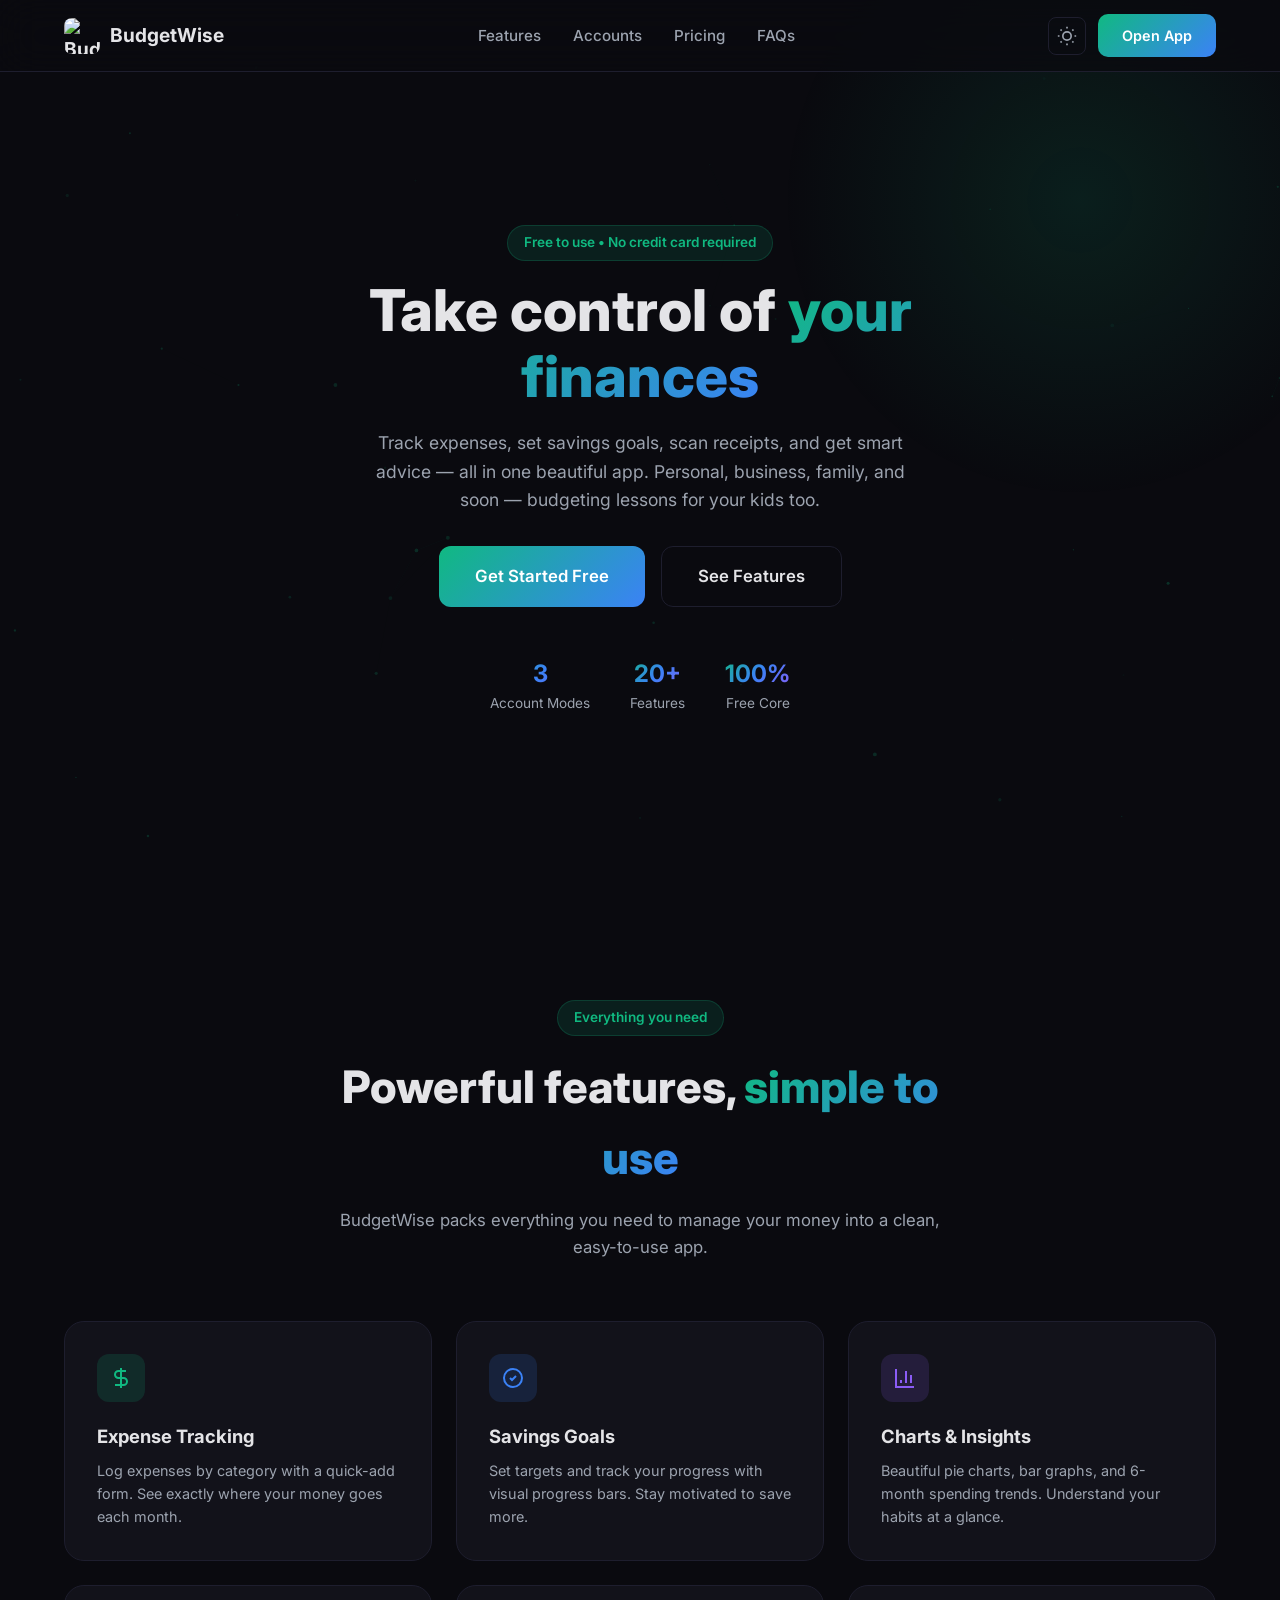
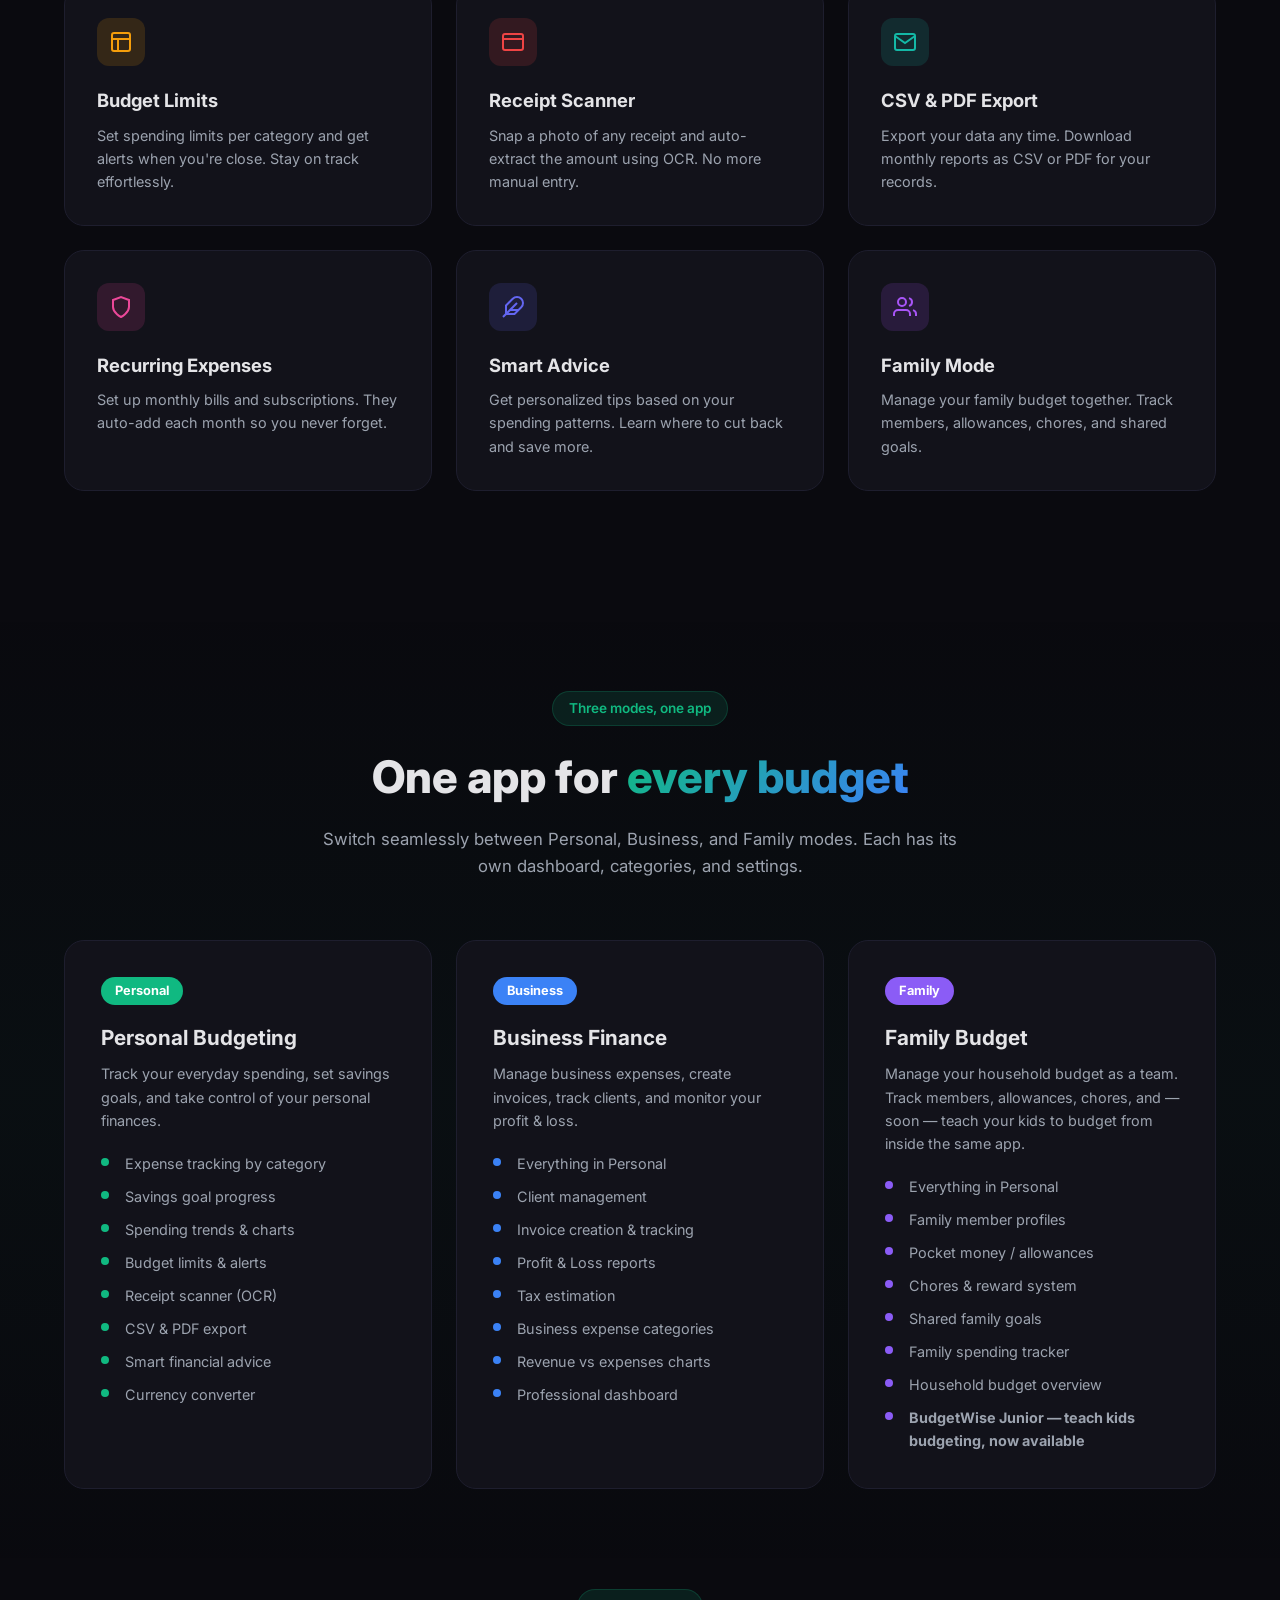
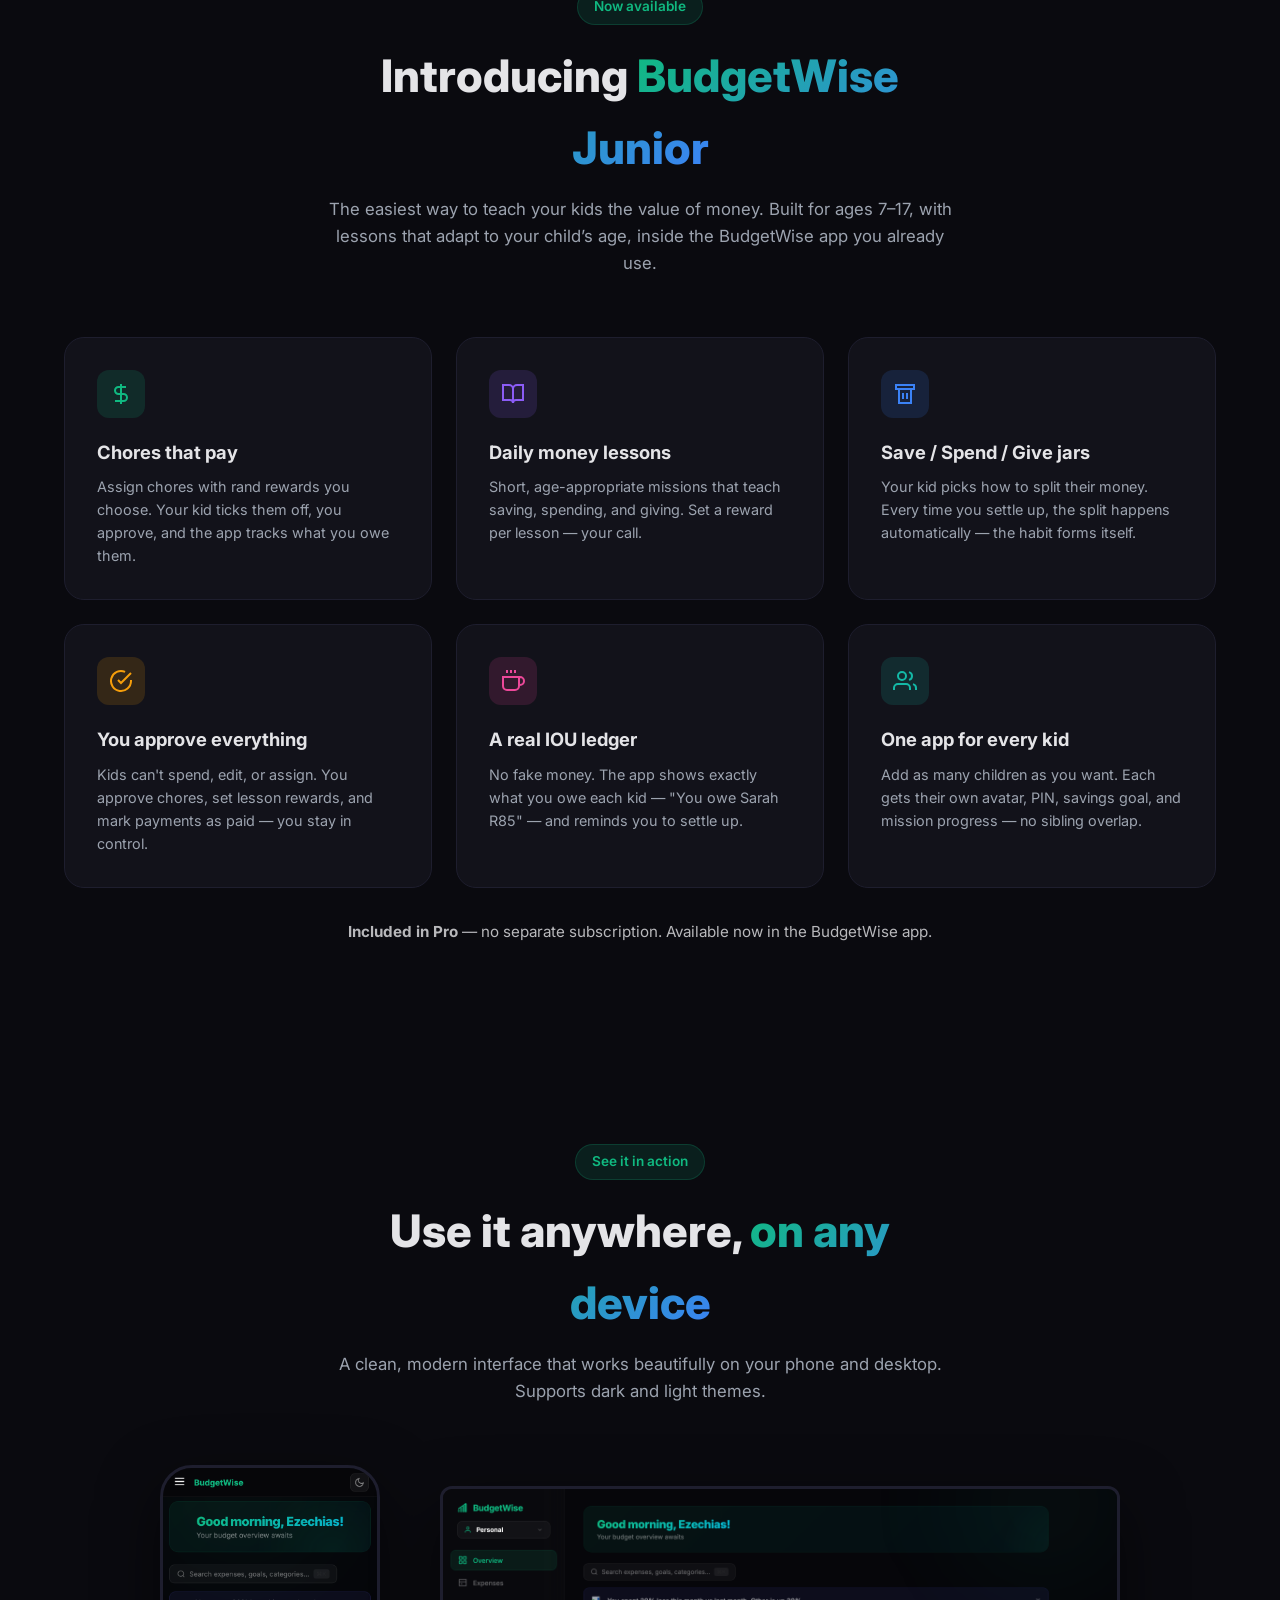
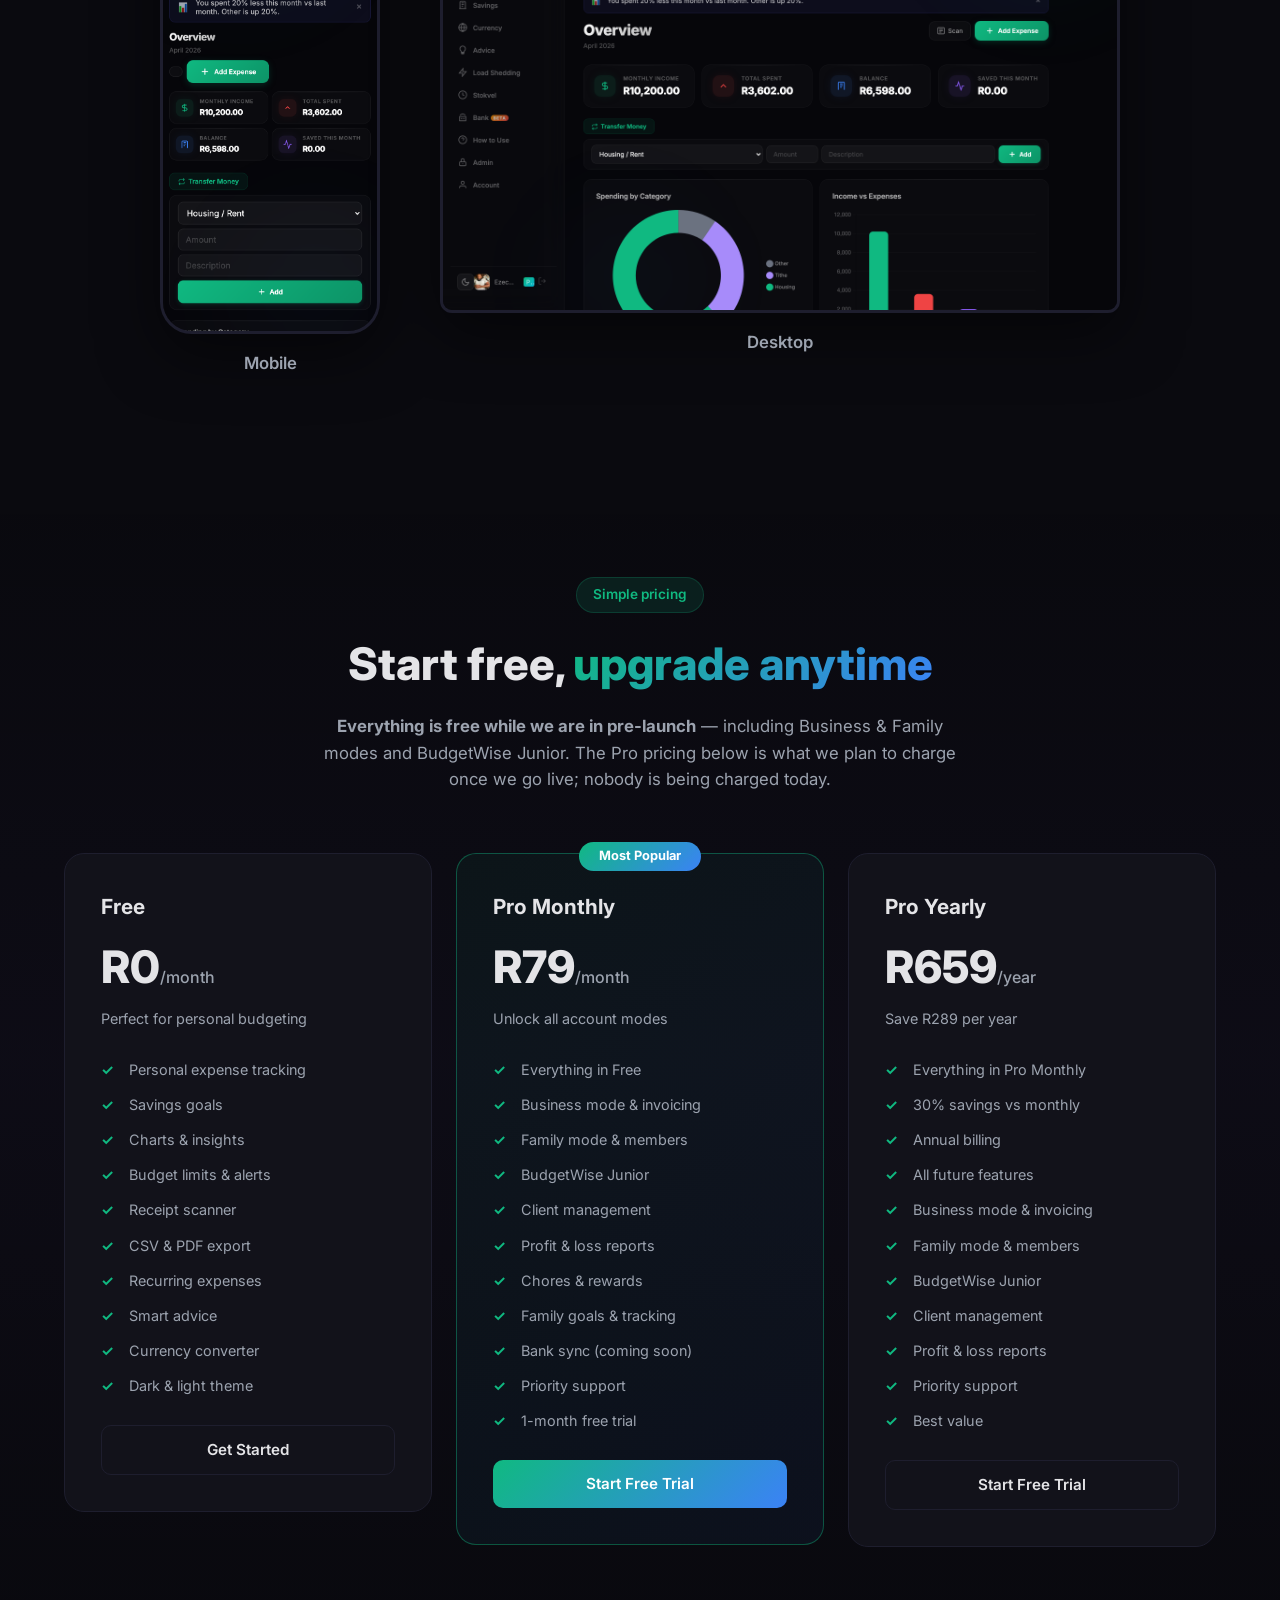
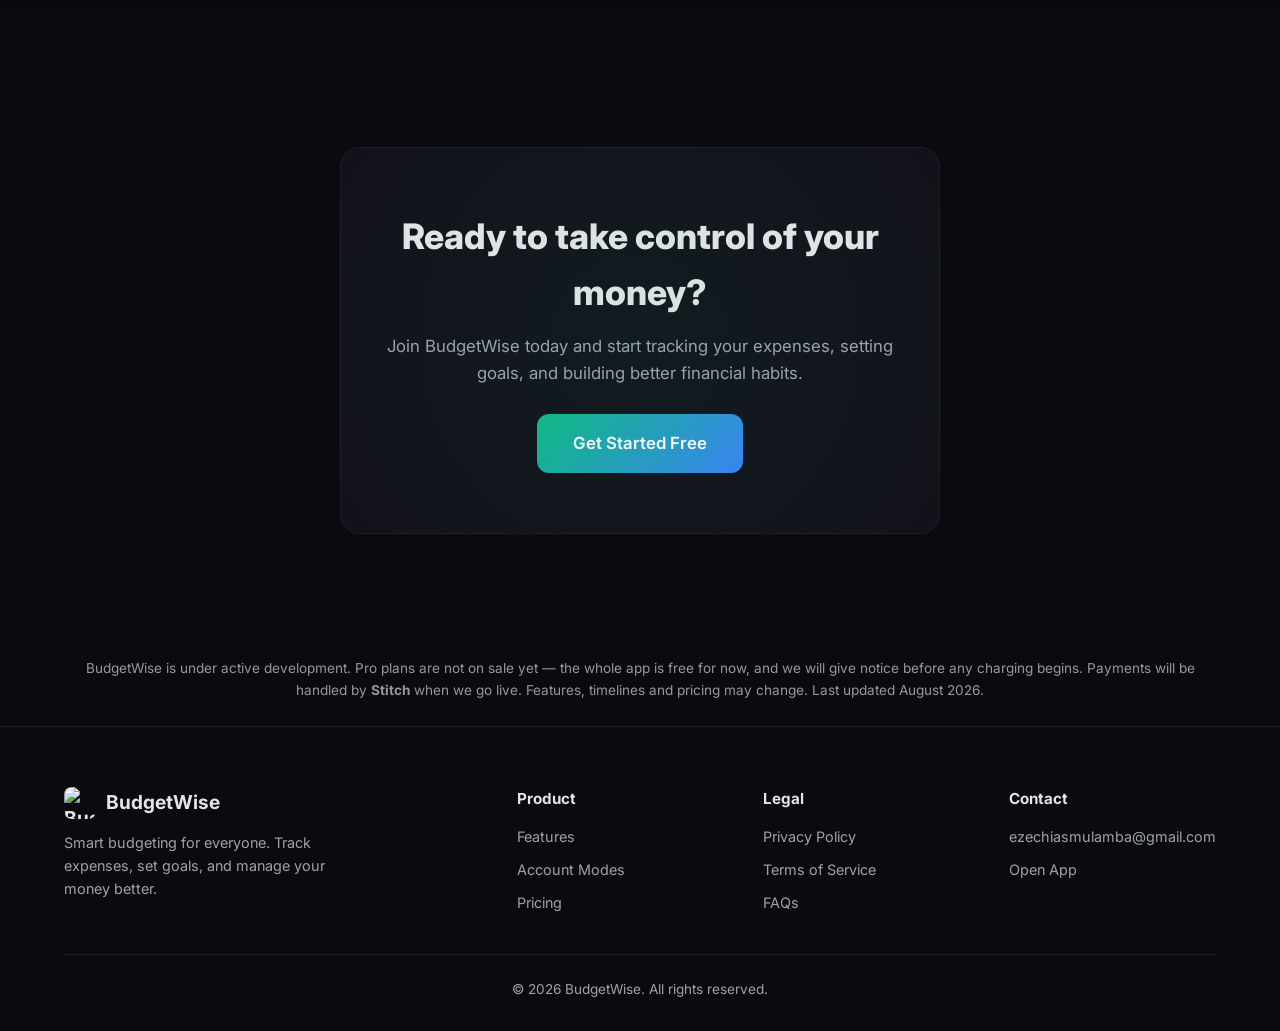
==== commit a81f7e0b: "feat(seo,aeo): structured data, crawl files, and factual corrections SEO foundations, none of which " ====
--- a/index.html
+++ b/index.html
@@ -3,13 +3,107 @@
 <head>
   <meta charset="UTF-8">
   <meta name="viewport" content="width=device-width, initial-scale=1.0">
-  <title>BudgetWise - Smart Budget Tracker | Personal, Business & Family</title>
-  <meta name="description" content="Track expenses, set savings goals, and manage your money smarter. BudgetWise offers personal, business, and family budgeting — all in one app.">
+  <title>BudgetWise — Smart Budget Tracker for Personal, Business & Family</title>
+  <meta name="description" content="Track expenses, set savings goals and manage money across Personal, Business and Family modes. Includes BudgetWise Junior to teach kids budgeting. Free while in pre-launch.">
+  <link rel="canonical" href="https://budgetwise-website.vercel.app/">
+  <meta name="theme-color" content="#10b981">
+  <meta name="robots" content="index, follow, max-image-preview:large">
+  <meta name="author" content="BudgetWise">
+
+  <!-- Open Graph -->
+  <meta property="og:type" content="website">
+  <meta property="og:site_name" content="BudgetWise">
+  <meta property="og:locale" content="en_ZA">
+  <meta property="og:url" content="https://budgetwise-website.vercel.app/">
+  <meta property="og:title" content="BudgetWise — Smart Budget Tracker for Personal, Business & Family">
+  <meta property="og:description" content="Track expenses, set savings goals and manage money across Personal, Business and Family modes. Includes BudgetWise Junior to teach kids budgeting. Free while in pre-launch.">
+  <meta property="og:image" content="https://budgetwise-website.vercel.app/assets/desktop-personal.png">
+  <meta property="og:image:alt" content="The BudgetWise dashboard showing spending charts and savings goals">
+
+  <!-- Twitter -->
+  <meta name="twitter:card" content="summary_large_image">
+  <meta name="twitter:title" content="BudgetWise — Smart Budget Tracker for Personal, Business & Family">
+  <meta name="twitter:description" content="Track expenses, set savings goals and manage money across Personal, Business and Family modes. Includes BudgetWise Junior to teach kids budgeting. Free while in pre-launch.">
+  <meta name="twitter:image" content="https://budgetwise-website.vercel.app/assets/desktop-personal.png">
+
   <link rel="preconnect" href="https://fonts.googleapis.com">
   <link rel="preconnect" href="https://fonts.gstatic.com" crossorigin>
   <link href="https://fonts.googleapis.com/css2?family=Inter:wght@400;500;600;700;800&display=swap" rel="stylesheet">
   <link rel="stylesheet" href="style.css">
-  <link rel="icon" type="image/png" href="https://budget-wise-ruby.vercel.app/icons/icon-192.png">
+  <link rel="icon" type="image/png" href="https://budget-wise-react.vercel.app/icons/icon-192.png">
+<script type="application/ld+json">
+{
+  "@context": "https://schema.org",
+  "@graph": [
+    {
+      "@type": "Organization",
+      "@id": "https://budgetwise-website.vercel.app/#organization",
+      "name": "BudgetWise",
+      "url": "https://budgetwise-website.vercel.app",
+      "logo": "https://budget-wise-ruby.vercel.app/icons/icon-512.png",
+      "email": "ezechiasmulamba@gmail.com",
+      "areaServed": "ZA",
+      "contactPoint": [
+        {
+          "@type": "ContactPoint",
+          "contactType": "customer support",
+          "email": "ezechiasmulamba@gmail.com",
+          "availableLanguage": [
+            "en"
+          ]
+        }
+      ]
+    },
+    {
+      "@type": "WebSite",
+      "@id": "https://budgetwise-website.vercel.app/#website",
+      "url": "https://budgetwise-website.vercel.app",
+      "name": "BudgetWise",
+      "publisher": {
+        "@id": "https://budgetwise-website.vercel.app/#organization"
+      },
+      "inLanguage": "en-ZA"
+    },
+    {
+      "@type": "SoftwareApplication",
+      "@id": "https://budgetwise-website.vercel.app/#app",
+      "name": "BudgetWise",
+      "applicationCategory": "FinanceApplication",
+      "applicationSubCategory": "Budgeting and personal finance",
+      "operatingSystem": "Web browser, Android, iOS (Progressive Web App)",
+      "url": "https://budget-wise-ruby.vercel.app",
+      "installUrl": "https://budget-wise-ruby.vercel.app",
+      "inLanguage": "en-ZA",
+      "publisher": {
+        "@id": "https://budgetwise-website.vercel.app/#organization"
+      },
+      "description": "BudgetWise is a budgeting and personal finance app for South Africa. It tracks expenses, sets savings goals, scans receipts with OCR, and supports Personal, Business and Family modes. It includes BudgetWise Junior, which teaches children aged 7 to 17 to manage money through chores, lessons and parent-approved savings goals.",
+      "offers": {
+        "@type": "Offer",
+        "price": "0",
+        "priceCurrency": "ZAR",
+        "availability": "https://schema.org/InStock",
+        "description": "Free while BudgetWise is in pre-launch. Paid Pro plans are planned but not yet on sale."
+      },
+      "featureList": [
+        "Expense tracking by category",
+        "Savings goals with progress tracking",
+        "Receipt scanning with OCR",
+        "Budget limits and alerts",
+        "CSV and PDF export",
+        "Recurring expenses",
+        "Personal, Business and Family modes",
+        "Business invoicing, clients and profit & loss reports",
+        "Family allowances, chores and shared savings goals",
+        "BudgetWise Junior for children aged 7 to 17",
+        "Multi-currency support and live exchange rates",
+        "Load shedding cost tracking",
+        "Stokvel group savings"
+      ]
+    }
+  ]
+}
+</script>
 </head>
 <body>
   <canvas id="bgCanvas"></canvas>
@@ -17,7 +111,7 @@
   <nav class="navbar">
     <div class="container nav-container">
       <a href="#" class="logo">
-        <img src="https://budget-wise-ruby.vercel.app/icons/icon-192.png" alt="BudgetWise" width="36" height="36">
+        <img src="https://budget-wise-react.vercel.app/icons/icon-192.png" alt="BudgetWise" width="36" height="36">
         <span>BudgetWise</span>
       </a>
       <ul class="nav-links">
@@ -31,7 +125,7 @@
           <svg class="icon-sun" width="20" height="20" viewBox="0 0 24 24" fill="none" stroke="currentColor" stroke-width="2"><circle cx="12" cy="12" r="5"/><path d="M12 1v2M12 21v2M4.22 4.22l1.42 1.42M18.36 18.36l1.42 1.42M1 12h2M21 12h2M4.22 19.78l1.42-1.42M18.36 5.64l1.42-1.42"/></svg>
           <svg class="icon-moon" width="20" height="20" viewBox="0 0 24 24" fill="none" stroke="currentColor" stroke-width="2"><path d="M21 12.79A9 9 0 1 1 11.21 3 7 7 0 0 0 21 12.79z"/></svg>
         </button>
-        <a href="https://budget-wise-ruby.vercel.app" class="btn btn-primary nav-cta" target="_blank">Open App</a>
+        <a href="https://budget-wise-react.vercel.app" class="btn btn-primary nav-cta" target="_blank">Open App</a>
       </div>
       <button class="mobile-menu-btn" aria-label="Menu">
         <span></span><span></span><span></span>
@@ -48,7 +142,7 @@
         <h1>Take control of <span class="gradient-text">your finances</span></h1>
         <p>Track expenses, set savings goals, scan receipts, and get smart advice — all in one beautiful app. Personal, business, family, and soon — budgeting lessons for your kids too.</p>
         <div class="hero-actions">
-          <a href="https://budget-wise-ruby.vercel.app" class="btn btn-primary btn-lg" target="_blank">Get Started Free</a>
+          <a href="https://budget-wise-react.vercel.app" class="btn btn-primary btn-lg" target="_blank">Get Started Free</a>
           <a href="#features" class="btn btn-outline btn-lg">See Features</a>
         </div>
         <div class="hero-stats">
@@ -196,7 +290,7 @@
             <li>Shared family goals</li>
             <li>Family spending tracker</li>
             <li>Household budget overview</li>
-            <li><strong>BudgetWise Junior — teach kids budgeting (coming soon)</strong></li>
+            <li><strong>BudgetWise Junior — teach kids budgeting, now available</strong></li>
           </ul>
         </div>
       </div>
@@ -207,9 +301,9 @@
   <section id="junior" class="features" style="padding-top:0;">
     <div class="container">
       <div class="section-header animate-up">
-        <span class="badge">Coming soon</span>
+        <span class="badge">Now available</span>
         <h2>Introducing <span class="gradient-text">BudgetWise Junior</span></h2>
-        <p>The easiest way to teach your kids the value of money. Built for ages 10–13, inside the BudgetWise app you already use.</p>
+        <p>The easiest way to teach your kids the value of money. Built for ages 7–17, with lessons that adapt to your child’s age, inside the BudgetWise app you already use.</p>
       </div>
       <div class="features-grid">
         <div class="feature-card animate-up">
@@ -256,7 +350,7 @@
         </div>
       </div>
       <p style="text-align:center;margin-top:32px;opacity:0.8;font-size:0.95rem;">
-        <strong>Included in Pro</strong> — no separate subscription. Launches as part of a BudgetWise update coming soon.
+        <strong>Included in Pro</strong> — no separate subscription. Available now in the BudgetWise app.
       </p>
     </div>
   </section>
@@ -292,7 +386,7 @@
       <div class="section-header animate-up">
         <span class="badge">Simple pricing</span>
         <h2>Start free, <span class="gradient-text">upgrade anytime</span></h2>
-        <p>Core budgeting features are completely free. Unlock Business & Family modes with Pro.</p>
+        <p><strong>Everything is free while we are in pre-launch</strong> — including Business &amp; Family modes and BudgetWise Junior. The Pro pricing below is what we plan to charge once we go live; nobody is being charged today.</p>
       </div>
       <div class="pricing-grid">
         <div class="pricing-card animate-up">
@@ -313,7 +407,7 @@
             <li class="included">Currency converter</li>
             <li class="included">Dark & light theme</li>
           </ul>
-          <a href="https://budget-wise-ruby.vercel.app" class="btn btn-outline btn-block" target="_blank">Get Started</a>
+          <a href="https://budget-wise-react.vercel.app" class="btn btn-outline btn-block" target="_blank">Get Started</a>
         </div>
         <div class="pricing-card featured animate-up delay-1">
           <div class="popular-tag">Most Popular</div>
@@ -326,7 +420,7 @@
             <li class="included">Everything in Free</li>
             <li class="included">Business mode & invoicing</li>
             <li class="included">Family mode & members</li>
-            <li class="included">BudgetWise Junior (coming soon)</li>
+            <li class="included">BudgetWise Junior</li>
             <li class="included">Client management</li>
             <li class="included">Profit & loss reports</li>
             <li class="included">Chores & rewards</li>
@@ -335,7 +429,7 @@
             <li class="included">Priority support</li>
             <li class="included">1-month free trial</li>
           </ul>
-          <a href="https://budget-wise-ruby.vercel.app" class="btn btn-primary btn-block" target="_blank">Start Free Trial</a>
+          <a href="https://budget-wise-react.vercel.app" class="btn btn-primary btn-block" target="_blank">Start Free Trial</a>
         </div>
         <div class="pricing-card animate-up delay-2">
           <div class="pricing-header">
@@ -350,13 +444,13 @@
             <li class="included">All future features</li>
             <li class="included">Business mode & invoicing</li>
             <li class="included">Family mode & members</li>
-            <li class="included">BudgetWise Junior (coming soon)</li>
+            <li class="included">BudgetWise Junior</li>
             <li class="included">Client management</li>
             <li class="included">Profit & loss reports</li>
             <li class="included">Priority support</li>
             <li class="included">Best value</li>
           </ul>
-          <a href="https://budget-wise-ruby.vercel.app" class="btn btn-outline btn-block" target="_blank">Start Free Trial</a>
+          <a href="https://budget-wise-react.vercel.app" class="btn btn-outline btn-block" target="_blank">Start Free Trial</a>
         </div>
       </div>
     </div>
@@ -368,7 +462,7 @@
       <div class="cta-content animate-up">
         <h2>Ready to take control of your money?</h2>
         <p>Join BudgetWise today and start tracking your expenses, setting goals, and building better financial habits.</p>
-        <a href="https://budget-wise-ruby.vercel.app" class="btn btn-primary btn-lg" target="_blank">Get Started Free</a>
+        <a href="https://budget-wise-react.vercel.app" class="btn btn-primary btn-lg" target="_blank">Get Started Free</a>
       </div>
     </div>
   </section>
@@ -376,7 +470,7 @@
   <!-- Roadmap disclaimer -->
   <section style="padding:24px 0;text-align:center;opacity:0.65;font-size:0.85rem;">
     <div class="container">
-      <p>BudgetWise is under active development. Features, timelines, and pricing may change as we ship new updates — including <strong>BudgetWise Junior</strong>. Last updated April 2026.</p>
+      <p>BudgetWise is under active development. Pro plans are not on sale yet — the whole app is free for now, and we will give notice before any charging begins. Payments will be handled by <strong>Stitch</strong> when we go live. Features, timelines and pricing may change. Last updated August 2026.</p>
     </div>
   </section>
 
@@ -386,7 +480,7 @@
       <div class="footer-grid">
         <div class="footer-brand">
           <a href="#" class="logo">
-            <img src="https://budget-wise-ruby.vercel.app/icons/icon-192.png" alt="BudgetWise" width="32" height="32">
+            <img src="https://budget-wise-react.vercel.app/icons/icon-192.png" alt="BudgetWise" width="32" height="32">
             <span>BudgetWise</span>
           </a>
           <p>Smart budgeting for everyone. Track expenses, set goals, and manage your money better.</p>
@@ -406,7 +500,7 @@
         <div class="footer-links">
           <h4>Contact</h4>
           <a href="mailto:ezechiasmulamba@gmail.com">ezechiasmulamba@gmail.com</a>
-          <a href="https://budget-wise-ruby.vercel.app" target="_blank">Open App</a>
+          <a href="https://budget-wise-react.vercel.app" target="_blank">Open App</a>
         </div>
       </div>
       <div class="footer-bottom">
